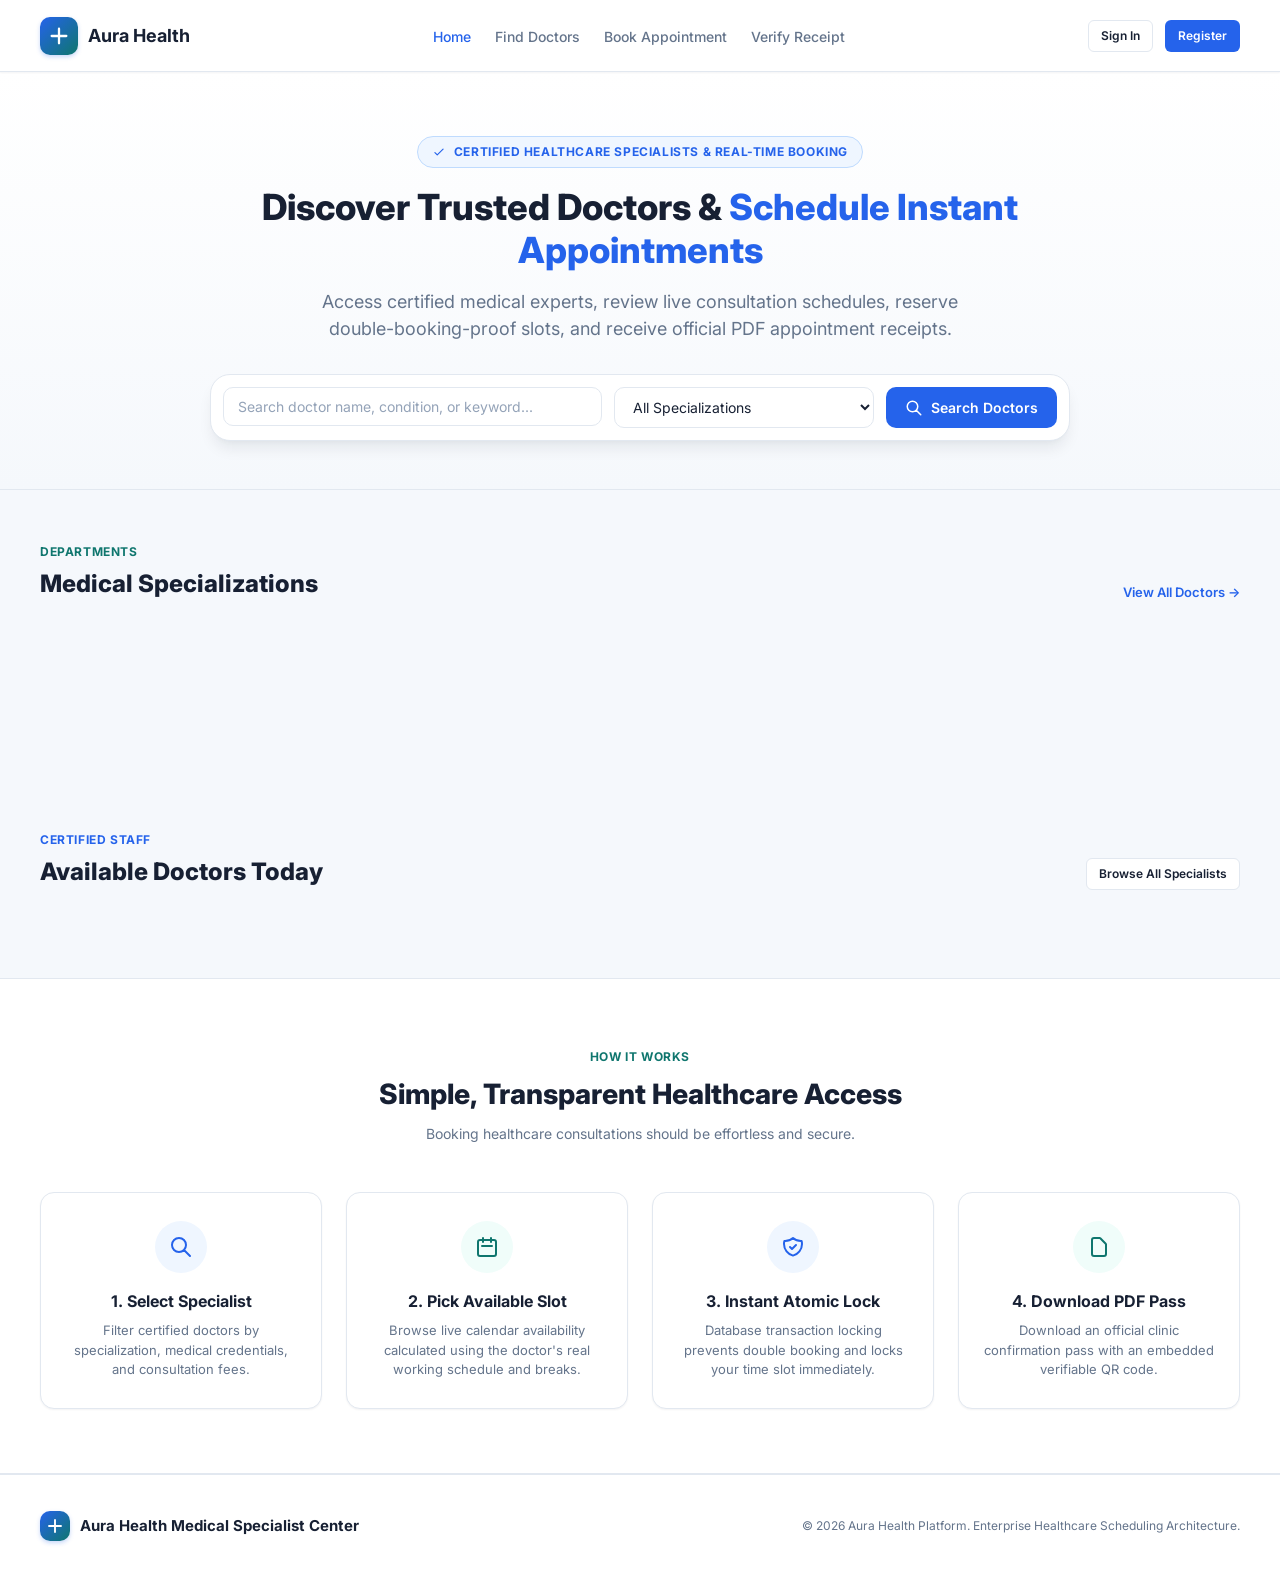
==== backend/src/main/resources/static/index.html @ 1cd792d3 "feat: Initial commit for Doctor Availability & Scheduling System" ====
<!DOCTYPE html>
<html lang="en">
<head>
  <meta charset="UTF-8">
  <meta name="viewport" content="width=device-width, initial-scale=1.0">
  <title>Aura Health - Doctor Availability & Scheduling System</title>
  <link rel="stylesheet" href="css/theme.css">
  <link rel="stylesheet" href="css/components.css">
  <link rel="stylesheet" href="css/style.css">
  <link rel="preconnect" href="https://fonts.googleapis.com">
  <link rel="preconnect" href="https://fonts.gstatic.com" crossorigin>
  <link href="https://fonts.googleapis.com/css2?family=Inter:wght@400;500;600;700;800&display=swap" rel="stylesheet">
</head>
<body>

  <!-- Top Navigation Bar -->
  <nav class="navbar">
    <div class="container nav-container">
      <a href="index.html" class="navbar-brand">
        <div class="brand-icon">
          <svg width="22" height="22" fill="none" stroke="currentColor" viewBox="0 0 24 24"><path stroke-linecap="round" stroke-linejoin="round" stroke-width="2.5" d="M12 4v16m8-8H4"></path></svg>
        </div>
        <span>Aura Health</span>
      </a>

      <ul class="navbar-nav">
        <li><a href="index.html" class="nav-link active">Home</a></li>
        <li><a href="doctors.html" class="nav-link">Find Doctors</a></li>
        <li><a href="booking.html" class="nav-link">Book Appointment</a></li>
        <li><a href="verify-receipt.html" class="nav-link">Verify Receipt</a></li>
      </ul>

      <div class="navbar-actions" id="nav-auth-actions">
        <a href="login.html" class="btn btn-outline btn-sm">Sign In</a>
        <a href="register.html" class="btn btn-primary btn-sm">Register</a>
      </div>
    </div>
  </nav>

  <!-- Hero Section -->
  <header class="hero-section">
    <div class="container">
      <div class="hero-badge">
        <svg width="14" height="14" fill="none" stroke="currentColor" viewBox="0 0 24 24"><path stroke-linecap="round" stroke-linejoin="round" stroke-width="2" d="M5 13l4 4L19 7"></path></svg>
        Certified Healthcare Specialists & Real-Time Booking
      </div>
      <h1 class="hero-title">Discover Trusted Doctors & <span>Schedule Instant Appointments</span></h1>
      <p class="hero-subtitle">
        Access certified medical experts, review live consultation schedules, reserve double-booking-proof slots, and receive official PDF appointment receipts.
      </p>

      <!-- Search Box Card -->
      <div class="search-box-card">
        <div class="search-field">
          <input type="text" id="hero-search-query" class="form-control" placeholder="Search doctor name, condition, or keyword...">
        </div>
        <div class="search-field" style="max-width:260px;">
          <select id="hero-spec-select" class="form-select">
            <option value="">All Specializations</option>
          </select>
        </div>
        <button id="hero-search-btn" class="btn btn-primary">
          <svg width="18" height="18" fill="none" stroke="currentColor" viewBox="0 0 24 24"><path stroke-linecap="round" stroke-linejoin="round" stroke-width="2" d="M21 21l-6-6m2-5a7 7 0 11-14 0 7 7 0 0114 0z"></path></svg>
          Search Doctors
        </button>
      </div>
    </div>
  </header>

  <!-- Medical Specializations -->
  <section style="padding: 48px 0;">
    <div class="container">
      <div style="display:flex;justify-content:space-between;align-items:flex-end;margin-bottom:20px;">
        <div>
          <span style="font-size:12px;font-weight:700;color:var(--healthcare-teal);text-transform:uppercase;letter-spacing:0.05em;">Departments</span>
          <h2 style="font-size:24px;font-weight:800;color:var(--text-main);margin-top:4px;">Medical Specializations</h2>
        </div>
        <a href="doctors.html" style="font-size:13px;font-weight:600;">View All Doctors &rarr;</a>
      </div>

      <div class="spec-grid" id="landing-spec-grid">
        <!-- Dynamically Populated -->
        <div class="skeleton-card" style="height:120px;"></div>
        <div class="skeleton-card" style="height:120px;"></div>
        <div class="skeleton-card" style="height:120px;"></div>
        <div class="skeleton-card" style="height:120px;"></div>
      </div>
    </div>
  </section>

  <!-- Featured Verified Doctors -->
  <section style="padding: 32px 0 64px;">
    <div class="container">
      <div style="display:flex;justify-content:space-between;align-items:flex-end;margin-bottom:24px;">
        <div>
          <span style="font-size:12px;font-weight:700;color:var(--primary-brand);text-transform:uppercase;letter-spacing:0.05em;">Certified Staff</span>
          <h2 style="font-size:24px;font-weight:800;color:var(--text-main);margin-top:4px;">Available Doctors Today</h2>
        </div>
        <a href="doctors.html" class="btn btn-outline btn-sm">Browse All Specialists</a>
      </div>

      <div class="doctor-grid" id="landing-doctor-grid">
        <!-- Populated via API -->
      </div>
    </div>
  </section>

  <!-- Platform Features / Workflow -->
  <section style="background-color:#FFFFFF;border-top:1px solid var(--border-color);border-bottom:1px solid var(--border-color);padding:64px 0;">
    <div class="container">
      <div style="text-align:center;max-width:600px;margin:0 auto 48px;">
        <span style="font-size:12px;font-weight:700;color:var(--healthcare-teal);text-transform:uppercase;letter-spacing:0.05em;">How It Works</span>
        <h2 style="font-size:28px;font-weight:800;color:var(--text-main);margin-top:6px;">Simple, Transparent Healthcare Access</h2>
        <p style="font-size:14px;color:var(--text-secondary);margin-top:8px;">Booking healthcare consultations should be effortless and secure.</p>
      </div>

      <div style="display:grid;grid-template-columns:repeat(auto-fit, minmax(250px, 1fr));gap:24px;">
        <div class="card" style="padding:28px 24px;text-align:center;">
          <div style="width:52px;height:52px;border-radius:50%;background:var(--surface-light-blue);color:var(--primary-brand);display:flex;align-items:center;justify-content:center;margin:0 auto 16px;">
            <svg width="24" height="24" fill="none" stroke="currentColor" viewBox="0 0 24 24"><path stroke-linecap="round" stroke-linejoin="round" stroke-width="2" d="M21 21l-6-6m2-5a7 7 0 11-14 0 7 7 0 0114 0z"></path></svg>
          </div>
          <h3 style="font-size:16px;font-weight:700;margin-bottom:8px;">1. Select Specialist</h3>
          <p style="font-size:13px;color:var(--text-secondary);">Filter certified doctors by specialization, medical credentials, and consultation fees.</p>
        </div>

        <div class="card" style="padding:28px 24px;text-align:center;">
          <div style="width:52px;height:52px;border-radius:50%;background:var(--surface-light-teal);color:var(--healthcare-teal);display:flex;align-items:center;justify-content:center;margin:0 auto 16px;">
            <svg width="24" height="24" fill="none" stroke="currentColor" viewBox="0 0 24 24"><path stroke-linecap="round" stroke-linejoin="round" stroke-width="2" d="M8 7V3m8 4V3m-9 8h10M5 21h14a2 2 0 002-2V7a2 2 0 00-2-2H5a2 2 0 00-2 2v12a2 2 0 002 2z"></path></svg>
          </div>
          <h3 style="font-size:16px;font-weight:700;margin-bottom:8px;">2. Pick Available Slot</h3>
          <p style="font-size:13px;color:var(--text-secondary);">Browse live calendar availability calculated using the doctor's real working schedule and breaks.</p>
        </div>

        <div class="card" style="padding:28px 24px;text-align:center;">
          <div style="width:52px;height:52px;border-radius:50%;background:var(--surface-light-blue);color:var(--primary-brand);display:flex;align-items:center;justify-content:center;margin:0 auto 16px;">
            <svg width="24" height="24" fill="none" stroke="currentColor" viewBox="0 0 24 24"><path stroke-linecap="round" stroke-linejoin="round" stroke-width="2" d="M9 12l2 2 4-4m5.618-4.016A11.955 11.955 0 0112 2.944a11.955 11.955 0 01-8.618 3.04A12.02 12.02 0 003 9c0 5.591 3.824 10.29 9 11.622 5.176-1.332 9-6.03 9-11.622 0-1.042-.133-2.052-.382-3.016z"></path></svg>
          </div>
          <h3 style="font-size:16px;font-weight:700;margin-bottom:8px;">3. Instant Atomic Lock</h3>
          <p style="font-size:13px;color:var(--text-secondary);">Database transaction locking prevents double booking and locks your time slot immediately.</p>
        </div>

        <div class="card" style="padding:28px 24px;text-align:center;">
          <div style="width:52px;height:52px;border-radius:50%;background:var(--surface-light-teal);color:var(--healthcare-teal);display:flex;align-items:center;justify-content:center;margin:0 auto 16px;">
            <svg width="24" height="24" fill="none" stroke="currentColor" viewBox="0 0 24 24"><path stroke-linecap="round" stroke-linejoin="round" stroke-width="2" d="M7 21h10a2 2 0 002-2V9.414a1 1 0 00-.293-.707l-5.414-5.414A1 1 0 0012.586 3H7a2 2 0 00-2 2v14a2 2 0 002 2z"></path></svg>
          </div>
          <h3 style="font-size:16px;font-weight:700;margin-bottom:8px;">4. Download PDF Pass</h3>
          <p style="font-size:13px;color:var(--text-secondary);">Download an official clinic confirmation pass with an embedded verifiable QR code.</p>
        </div>
      </div>
    </div>
  </section>

  <!-- Footer -->
  <footer style="background-color:#FFFFFF;border-top:1px solid var(--border-color);padding:36px 0;margin-top:auto;">
    <div class="container" style="display:flex;align-items:center;justify-content:space-between;flex-wrap:wrap;gap:16px;">
      <div style="display:flex;align-items:center;gap:10px;">
        <div class="brand-icon" style="width:30px;height:30px;">
          <svg width="18" height="18" fill="none" stroke="currentColor" viewBox="0 0 24 24"><path stroke-linecap="round" stroke-linejoin="round" stroke-width="2.5" d="M12 4v16m8-8H4"></path></svg>
        </div>
        <span style="font-weight:700;font-size:15px;">Aura Health Medical Specialist Center</span>
      </div>
      <p style="font-size:12px;color:var(--text-secondary);">
        &copy; 2026 Aura Health Platform. Enterprise Healthcare Scheduling Architecture.
      </p>
    </div>
  </footer>

  <script src="js/api.js"></script>
  <script src="js/auth.js"></script>
  <script>
    document.addEventListener('DOMContentLoaded', async () => {
      // Load Specializations for landing
      try {
        const specs = await Api.get('/specializations');
        const specGrid = document.getElementById('landing-spec-grid');
        const select = document.getElementById('hero-spec-select');

        if (specGrid) {
          specGrid.innerHTML = '';
          specs.forEach(s => {
            const card = document.createElement('div');
            card.className = 'spec-card';
            card.onclick = () => window.location.href = `doctors.html?specId=${s.specializationId}`;
            card.innerHTML = `
              <div class="spec-icon-box">
                <svg width="22" height="22" fill="none" stroke="currentColor" viewBox="0 0 24 24"><path stroke-linecap="round" stroke-linejoin="round" stroke-width="2" d="M4.318 6.318a4.5 4.5 0 000 6.364L12 20.364l7.682-7.682a4.5 4.5 0 00-6.364-6.364L12 7.636l-1.318-1.318a4.5 4.5 0 00-6.364 0z"></path></svg>
              </div>
              <span class="spec-name">${escapeHtml(s.specializationName)}</span>
            `;
            specGrid.appendChild(card);

            if (select) {
              const opt = document.createElement('option');
              opt.value = s.specializationId;
              opt.textContent = s.specializationName;
              select.appendChild(opt);
            }
          });
        }

        // Load Featured Doctors
        const doctors = await Api.get('/doctors?approvedOnly=true');
        const docGrid = document.getElementById('landing-doctor-grid');
        if (docGrid) {
          docGrid.innerHTML = '';
          doctors.slice(0, 4).forEach(doc => {
            const card = document.createElement('div');
            card.className = 'doctor-card';
            card.innerHTML = `
              <div class="doctor-card-top">
                <img src="${doc.profileImageUrl || 'https://images.unsplash.com/photo-1559839734-2b71ea197ec2?auto=format&fit=crop&q=80&w=200'}" class="doctor-avatar" alt="${escapeHtml(doc.fullName)}">
                <div class="doctor-card-info">
                  <h3 class="doctor-name">${escapeHtml(doc.fullName)}</h3>
                  <span class="doctor-spec">${escapeHtml(doc.specializationName)}</span>
                  <div class="doctor-qual">${escapeHtml(doc.qualifications)}</div>
                </div>
              </div>
              <div class="doctor-card-body">
                <p class="doctor-bio">${escapeHtml(doc.professionalBio || 'Certified clinical specialist with extensive experience.')}</p>
                <div class="doctor-meta-row">
                  <span>Experience: <strong>${doc.experienceYears} Years</strong></span>
                  <span>Fee: <strong class="doctor-fee">$${Number(doc.consultationFee).toFixed(2)}</strong></span>
                </div>
              </div>
              <div class="doctor-card-footer">
                <a href="booking.html?doctorId=${doc.doctorId}" class="btn btn-primary btn-sm" style="flex:1;">Book Consultation</a>
                <a href="doctors.html?search=${encodeURIComponent(doc.fullName)}" class="btn btn-outline btn-sm">View Profile</a>
              </div>
            `;
            docGrid.appendChild(card);
          });
        }
      } catch (err) {
        console.error(err);
      }

      // Hero search trigger
      document.getElementById('hero-search-btn')?.addEventListener('click', () => {
        const query = document.getElementById('hero-search-query').value.trim();
        const specId = document.getElementById('hero-spec-select').value;
        window.location.href = `doctors.html?search=${encodeURIComponent(query)}&specId=${specId}`;
      });
    });
  </script>
</body>
</html>
---- backend/src/main/resources/static/css/theme.css ----
/* ====================================================================
   DOCTOR AVAILABILITY & SCHEDULING SYSTEM
   PREMIUM LIGHT THEME DESIGN SYSTEM (theme.css)
   Strict Light Healthcare SaaS Theme - No Dark Mode
   ==================================================================== */

:root {
  /* Color Palette - Exactly matching requirements */
  --bg-main: #F5F8FC;
  --bg-card: #FFFFFF;
  --primary-brand: #2563EB;
  --secondary-blue: #3B82F6;
  --healthcare-teal: #0F766E;
  --surface-light-blue: #EFF6FF;
  --surface-light-teal: #F0FDFA;
  --text-main: #172033;
  --text-secondary: #64748B;
  --border-color: #E2E8F0;

  /* Status Colors */
  --status-success: #15803D;
  --status-success-bg: #DCFCE7;
  --status-warning: #B45309;
  --status-warning-bg: #FEF3C7;
  --status-error: #B91C1C;
  --status-error-bg: #FEE2E2;
  --status-info: #1D4ED8;
  --status-info-bg: #DBEAFE;

  /* Typography */
  --font-family: 'Inter', -apple-system, BlinkMacSystemFont, "Segoe UI", Roboto, Helvetica, Arial, sans-serif;
  --font-size-xs: 0.75rem;     /* 12px */
  --font-size-sm: 0.875rem;    /* 14px */
  --font-size-base: 1rem;      /* 16px */
  --font-size-lg: 1.125rem;    /* 18px */
  --font-size-xl: 1.25rem;     /* 20px */
  --font-size-2xl: 1.5rem;     /* 24px */
  --font-size-3xl: 1.875rem;   /* 30px */
  --font-size-4xl: 2.25rem;    /* 36px */

  /* Shadows */
  --shadow-sm: 0 1px 2px 0 rgba(15, 23, 42, 0.05);
  --shadow-md: 0 4px 6px -1px rgba(15, 23, 42, 0.07), 0 2px 4px -2px rgba(15, 23, 42, 0.05);
  --shadow-lg: 0 10px 15px -3px rgba(15, 23, 42, 0.08), 0 4px 6px -4px rgba(15, 23, 42, 0.04);
  --shadow-xl: 0 20px 25px -5px rgba(15, 23, 42, 0.08), 0 8px 10px -6px rgba(15, 23, 42, 0.04);

  /* Radius */
  --radius-sm: 6px;
  --radius-md: 10px;
  --radius-lg: 14px;
  --radius-xl: 20px;
  --radius-full: 9999px;

  /* Transitions */
  --transition-fast: 150ms cubic-bezier(0.4, 0, 0.2, 1);
  --transition-normal: 250ms cubic-bezier(0.4, 0, 0.2, 1);
}

*, *::before, *::after {
  box-sizing: border-box;
  margin: 0;
  padding: 0;
}

body {
  font-family: var(--font-family);
  background-color: var(--bg-main);
  color: var(--text-main);
  line-height: 1.5;
  -webkit-font-smoothing: antialiased;
  -moz-osx-font-smoothing: grayscale;
  min-height: 100vh;
  display: flex;
  flex-direction: column;
}

a {
  color: var(--primary-brand);
  text-decoration: none;
  transition: color var(--transition-fast);
}

a:hover {
  color: var(--secondary-blue);
}

button, input, select, textarea {
  font-family: inherit;
  font-size: inherit;
}

/* Container */
.container {
  width: 100%;
  max-width: 1240px;
  margin-left: auto;
  margin-right: auto;
  padding-left: 20px;
  padding-right: 20px;
}

.container-wide {
  width: 100%;
  max-width: 1400px;
  margin-left: auto;
  margin-right: auto;
  padding-left: 24px;
  padding-right: 24px;
}
---- backend/src/main/resources/static/css/components.css ----
/* ====================================================================
   DOCTOR AVAILABILITY & SCHEDULING SYSTEM
   REUSABLE UI COMPONENTS (components.css)
   ==================================================================== */

/* --- NAVBAR --- */
.navbar {
  background-color: var(--bg-card);
  border-bottom: 1px solid var(--border-color);
  position: sticky;
  top: 0;
  z-index: 50;
  height: 72px;
  display: flex;
  align-items: center;
  box-shadow: var(--shadow-sm);
}

.navbar .nav-container {
  display: flex;
  align-items: center;
  justify-content: space-between;
  width: 100%;
}

.navbar-brand {
  display: flex;
  align-items: center;
  gap: 10px;
  font-weight: 700;
  font-size: var(--font-size-lg);
  color: var(--text-main);
  text-decoration: none;
}

.brand-icon {
  width: 38px;
  height: 38px;
  background: linear-gradient(135deg, var(--primary-brand), var(--healthcare-teal));
  border-radius: var(--radius-md);
  display: flex;
  align-items: center;
  justify-content: center;
  color: #FFFFFF;
  box-shadow: 0 2px 4px rgba(37, 99, 235, 0.25);
}

.navbar-nav {
  display: flex;
  align-items: center;
  gap: 24px;
  list-style: none;
}

.nav-link {
  font-weight: 500;
  font-size: var(--font-size-sm);
  color: var(--text-secondary);
  transition: color var(--transition-fast);
  padding: 6px 0;
}

.nav-link:hover, .nav-link.active {
  color: var(--primary-brand);
}

.navbar-actions {
  display: flex;
  align-items: center;
  gap: 12px;
}

/* --- BUTTONS --- */
.btn {
  display: inline-flex;
  align-items: center;
  justify-content: center;
  gap: 8px;
  font-weight: 600;
  font-size: var(--font-size-sm);
  padding: 10px 18px;
  border-radius: var(--radius-md);
  border: 1px solid transparent;
  cursor: pointer;
  transition: all var(--transition-fast);
  text-decoration: none;
  white-space: nowrap;
}

.btn:disabled {
  opacity: 0.6;
  cursor: not-allowed;
}

.btn-primary {
  background-color: var(--primary-brand);
  color: #FFFFFF;
}

.btn-primary:hover:not(:disabled) {
  background-color: #1D4ED8;
  box-shadow: 0 4px 8px rgba(37, 99, 235, 0.25);
  color: #FFFFFF;
}

.btn-secondary {
  background-color: var(--surface-light-blue);
  color: var(--primary-brand);
  border-color: #BFDBFE;
}

.btn-secondary:hover:not(:disabled) {
  background-color: #DBEAFE;
}

.btn-teal {
  background-color: var(--healthcare-teal);
  color: #FFFFFF;
}

.btn-teal:hover:not(:disabled) {
  background-color: #0D655E;
  color: #FFFFFF;
}

.btn-outline {
  background-color: #FFFFFF;
  border-color: var(--border-color);
  color: var(--text-main);
}

.btn-outline:hover:not(:disabled) {
  background-color: var(--surface-light-blue);
  border-color: #BFDBFE;
  color: var(--primary-brand);
}

.btn-danger {
  background-color: var(--status-error);
  color: #FFFFFF;
}

.btn-danger:hover:not(:disabled) {
  background-color: #991B1B;
  color: #FFFFFF;
}

.btn-sm {
  padding: 6px 12px;
  font-size: var(--font-size-xs);
  border-radius: var(--radius-sm);
}

.btn-lg {
  padding: 14px 24px;
  font-size: var(--font-size-base);
  border-radius: var(--radius-lg);
}

/* --- CARDS --- */
.card {
  background-color: var(--bg-card);
  border: 1px solid var(--border-color);
  border-radius: var(--radius-lg);
  box-shadow: var(--shadow-sm);
  transition: box-shadow var(--transition-fast), transform var(--transition-fast);
  overflow: hidden;
}

.card-hover:hover {
  box-shadow: var(--shadow-md);
  transform: translateY(-2px);
}

.card-header {
  padding: 20px 24px;
  border-bottom: 1px solid var(--border-color);
  display: flex;
  align-items: center;
  justify-content: space-between;
}

.card-title {
  font-size: var(--font-size-lg);
  font-weight: 700;
  color: var(--text-main);
}

.card-body {
  padding: 24px;
}

.card-footer {
  padding: 16px 24px;
  background-color: #FAFCFF;
  border-top: 1px solid var(--border-color);
}

/* --- STATS KPI CARDS --- */
.stat-grid {
  display: grid;
  grid-template-columns: repeat(auto-fit, minmax(220px, 1fr));
  gap: 20px;
  margin-bottom: 28px;
}

.stat-card {
  background-color: var(--bg-card);
  border: 1px solid var(--border-color);
  border-radius: var(--radius-lg);
  padding: 20px;
  display: flex;
  align-items: center;
  gap: 16px;
  box-shadow: var(--shadow-sm);
}

.stat-icon-wrapper {
  width: 52px;
  height: 52px;
  border-radius: var(--radius-md);
  display: flex;
  align-items: center;
  justify-content: center;
  flex-shrink: 0;
}

.stat-icon-blue { background-color: var(--surface-light-blue); color: var(--primary-brand); }
.stat-icon-teal { background-color: var(--surface-light-teal); color: var(--healthcare-teal); }
.stat-icon-amber { background-color: var(--status-warning-bg); color: var(--status-warning); }
.stat-icon-red { background-color: var(--status-error-bg); color: var(--status-error); }
.stat-icon-green { background-color: var(--status-success-bg); color: var(--status-success); }

.stat-info {
  display: flex;
  flex-direction: column;
}

.stat-value {
  font-size: var(--font-size-2xl);
  font-weight: 800;
  color: var(--text-main);
  line-height: 1.2;
}

.stat-label {
  font-size: var(--font-size-xs);
  font-weight: 600;
  text-transform: uppercase;
  letter-spacing: 0.05em;
  color: var(--text-secondary);
  margin-top: 4px;
}

/* --- BADGES --- */
.badge {
  display: inline-flex;
  align-items: center;
  gap: 6px;
  padding: 4px 10px;
  border-radius: var(--radius-full);
  font-size: var(--font-size-xs);
  font-weight: 600;
  line-height: 1.2;
}

.badge-dot {
  width: 6px;
  height: 6px;
  border-radius: 50%;
}

.badge-confirmed { background-color: var(--status-success-bg); color: var(--status-success); }
.badge-confirmed .badge-dot { background-color: var(--status-success); }

.badge-pending { background-color: var(--status-warning-bg); color: var(--status-warning); }
.badge-pending .badge-dot { background-color: var(--status-warning); }

.badge-checked-in { background-color: #CCFBF1; color: var(--healthcare-teal); }
.badge-checked-in .badge-dot { background-color: var(--healthcare-teal); }

.badge-in-progress { background-color: var(--surface-light-blue); color: var(--primary-brand); }
.badge-in-progress .badge-dot { background-color: var(--primary-brand); }

.badge-completed { background-color: #F0FDFA; color: #0D655E; border: 1px solid #CCFBF1; }
.badge-completed .badge-dot { background-color: #0D655E; }

.badge-cancelled { background-color: var(--status-error-bg); color: var(--status-error); }
.badge-cancelled .badge-dot { background-color: var(--status-error); }

.badge-no-show { background-color: #F1F5F9; color: #475569; }
.badge-no-show .badge-dot { background-color: #64748B; }

/* --- FORMS --- */
.form-group {
  margin-bottom: 18px;
}

.form-label {
  display: block;
  font-size: var(--font-size-sm);
  font-weight: 600;
  color: var(--text-main);
  margin-bottom: 6px;
}

.form-control, .form-select {
  width: 100%;
  padding: 10px 14px;
  border: 1px solid var(--border-color);
  border-radius: var(--radius-md);
  background-color: #FFFFFF;
  color: var(--text-main);
  font-size: var(--font-size-sm);
  transition: border-color var(--transition-fast), box-shadow var(--transition-fast);
}

.form-control:focus, .form-select:focus {
  outline: none;
  border-color: var(--primary-brand);
  box-shadow: 0 0 0 3px rgba(37, 99, 235, 0.15);
}

.form-control::placeholder {
  color: #94A3B8;
}

.form-helper {
  font-size: var(--font-size-xs);
  color: var(--text-secondary);
  margin-top: 4px;
}

.form-error {
  font-size: var(--font-size-xs);
  color: var(--status-error);
  margin-top: 4px;
}

/* --- TABLES --- */
.table-responsive {
  width: 100%;
  overflow-x: auto;
}

.table {
  width: 100%;
  border-collapse: collapse;
  text-align: left;
}

.table th {
  background-color: #F8FAFC;
  padding: 12px 16px;
  font-size: var(--font-size-xs);
  font-weight: 700;
  color: var(--text-secondary);
  text-transform: uppercase;
  letter-spacing: 0.05em;
  border-bottom: 1px solid var(--border-color);
}

.table td {
  padding: 14px 16px;
  font-size: var(--font-size-sm);
  color: var(--text-main);
  border-bottom: 1px solid var(--border-color);
  vertical-align: middle;
}

.table-hover tbody tr:hover {
  background-color: #F8FAFC;
}

/* --- TABS --- */
.tabs {
  display: flex;
  gap: 8px;
  border-bottom: 1px solid var(--border-color);
  margin-bottom: 24px;
}

.tab-btn {
  padding: 12px 18px;
  font-size: var(--font-size-sm);
  font-weight: 600;
  color: var(--text-secondary);
  background: none;
  border: none;
  border-bottom: 2px solid transparent;
  cursor: pointer;
  transition: all var(--transition-fast);
}

.tab-btn:hover {
  color: var(--primary-brand);
}

.tab-btn.active {
  color: var(--primary-brand);
  border-bottom-color: var(--primary-brand);
}

/* --- MODALS --- */
.modal-backdrop {
  position: fixed;
  inset: 0;
  background-color: rgba(15, 23, 42, 0.45);
  backdrop-filter: blur(4px);
  z-index: 100;
  display: none;
  align-items: center;
  justify-content: center;
  padding: 20px;
}

.modal-backdrop.active {
  display: flex;
}

.modal {
  background-color: #FFFFFF;
  border-radius: var(--radius-xl);
  box-shadow: var(--shadow-xl);
  width: 100%;
  max-width: 580px;
  max-height: 90vh;
  overflow-y: auto;
  animation: modalIn 200ms ease-out forwards;
}

@keyframes modalIn {
  from { opacity: 0; transform: scale(0.96); }
  to { opacity: 1; transform: scale(1); }
}

.modal-header {
  padding: 20px 24px;
  border-bottom: 1px solid var(--border-color);
  display: flex;
  align-items: center;
  justify-content: space-between;
}

.modal-close {
  background: none;
  border: none;
  font-size: 24px;
  line-height: 1;
  color: var(--text-secondary);
  cursor: pointer;
}

.modal-close:hover {
  color: var(--text-main);
}

.modal-body {
  padding: 24px;
}

.modal-footer {
  padding: 16px 24px;
  border-top: 1px solid var(--border-color);
  background-color: #FAFCFF;
  display: flex;
  align-items: center;
  justify-content: flex-end;
  gap: 12px;
}

/* --- TOAST NOTIFICATIONS --- */
.toast-container {
  position: fixed;
  bottom: 24px;
  right: 24px;
  z-index: 999;
  display: flex;
  flex-direction: column;
  gap: 10px;
}

.toast {
  background-color: #FFFFFF;
  border: 1px solid var(--border-color);
  border-radius: var(--radius-md);
  padding: 14px 20px;
  box-shadow: var(--shadow-lg);
  display: flex;
  align-items: center;
  gap: 12px;
  font-size: var(--font-size-sm);
  font-weight: 500;
  min-width: 300px;
  max-width: 440px;
  animation: toastIn 200ms ease-out forwards;
}

@keyframes toastIn {
  from { opacity: 0; transform: translateY(12px); }
  to { opacity: 1; transform: translateY(0); }
}

.toast-success { border-left: 4px solid var(--status-success); }
.toast-error { border-left: 4px solid var(--status-error); }
.toast-info { border-left: 4px solid var(--primary-brand); }

/* --- SKELETON LOADERS --- */
.skeleton {
  background: linear-gradient(90deg, #E2E8F0 25%, #EDF2F7 50%, #E2E8F0 75%);
  background-size: 200% 100%;
  animation: shimmer 1.5s infinite;
  border-radius: var(--radius-sm);
}

@keyframes shimmer {
  0% { background-position: 200% 0; }
  100% { background-position: -200% 0; }
}

.skeleton-text { height: 16px; margin-bottom: 8px; width: 100%; }
.skeleton-title { height: 24px; margin-bottom: 12px; width: 60%; }
.skeleton-circle { width: 48px; height: 48px; border-radius: 50%; }

/* --- EMPTY STATE --- */
.empty-state {
  text-align: center;
  padding: 48px 24px;
  display: flex;
  flex-direction: column;
  align-items: center;
}

.empty-state-icon {
  width: 64px;
  height: 64px;
  border-radius: 50%;
  background-color: var(--surface-light-blue);
  color: var(--primary-brand);
  display: flex;
  align-items: center;
  justify-content: center;
  margin-bottom: 16px;
}

.empty-state-title {
  font-size: var(--font-size-lg);
  font-weight: 700;
  color: var(--text-main);
  margin-bottom: 6px;
}

.empty-state-desc {
  font-size: var(--font-size-sm);
  color: var(--text-secondary);
  max-width: 400px;
  margin-bottom: 20px;
}
---- backend/src/main/resources/static/css/style.css ----
/* ====================================================================
   DOCTOR AVAILABILITY & SCHEDULING SYSTEM
   PAGE SPECIFIC STYLES (style.css)
   ==================================================================== */

/* --- HERO SECTION (Landing) --- */
.hero-section {
  padding: 64px 0 48px;
  background: linear-gradient(180deg, #FFFFFF 0%, var(--bg-main) 100%);
  border-bottom: 1px solid var(--border-color);
  text-align: center;
}

.hero-badge {
  display: inline-flex;
  align-items: center;
  gap: 8px;
  background-color: var(--surface-light-blue);
  color: var(--primary-brand);
  padding: 6px 14px;
  border-radius: var(--radius-full);
  font-size: var(--font-size-xs);
  font-weight: 700;
  text-transform: uppercase;
  letter-spacing: 0.05em;
  margin-bottom: 18px;
  border: 1px solid #BFDBFE;
}

.hero-title {
  font-size: var(--font-size-4xl);
  font-weight: 800;
  color: var(--text-main);
  line-height: 1.2;
  margin-bottom: 16px;
  max-width: 800px;
  margin-left: auto;
  margin-right: auto;
}

.hero-title span {
  color: var(--primary-brand);
}

.hero-subtitle {
  font-size: var(--font-size-lg);
  color: var(--text-secondary);
  max-width: 640px;
  margin-left: auto;
  margin-right: auto;
  margin-bottom: 32px;
}

/* Hero Quick Search Box */
.search-box-card {
  background-color: #FFFFFF;
  border: 1px solid var(--border-color);
  border-radius: var(--radius-xl);
  padding: 12px;
  box-shadow: var(--shadow-lg);
  max-width: 860px;
  margin: 0 auto;
  display: flex;
  gap: 12px;
  flex-wrap: wrap;
}

.search-field {
  flex: 1;
  min-width: 200px;
}

/* --- SPECIALIZATIONS CAROUSEL/GRID --- */
.spec-grid {
  display: grid;
  grid-template-columns: repeat(auto-fill, minmax(180px, 1fr));
  gap: 16px;
  margin-top: 24px;
}

.spec-card {
  background-color: #FFFFFF;
  border: 1px solid var(--border-color);
  border-radius: var(--radius-lg);
  padding: 20px 16px;
  text-align: center;
  cursor: pointer;
  transition: all var(--transition-fast);
  display: flex;
  flex-direction: column;
  align-items: center;
}

.spec-card:hover, .spec-card.active {
  border-color: var(--primary-brand);
  background-color: var(--surface-light-blue);
  box-shadow: var(--shadow-sm);
  transform: translateY(-2px);
}

.spec-icon-box {
  width: 48px;
  height: 48px;
  border-radius: var(--radius-md);
  background-color: var(--surface-light-teal);
  color: var(--healthcare-teal);
  display: flex;
  align-items: center;
  justify-content: center;
  margin-bottom: 12px;
}

.spec-card:hover .spec-icon-box {
  background-color: var(--primary-brand);
  color: #FFFFFF;
}

.spec-name {
  font-weight: 700;
  font-size: var(--font-size-sm);
  color: var(--text-main);
}

/* --- DOCTORS DIRECTORY GRID --- */
.doctor-grid {
  display: grid;
  grid-template-columns: repeat(auto-fill, minmax(320px, 1fr));
  gap: 24px;
}

.doctor-card {
  background-color: #FFFFFF;
  border: 1px solid var(--border-color);
  border-radius: var(--radius-xl);
  overflow: hidden;
  box-shadow: var(--shadow-sm);
  display: flex;
  flex-direction: column;
  transition: all var(--transition-fast);
}

.doctor-card:hover {
  box-shadow: var(--shadow-lg);
  transform: translateY(-3px);
  border-color: #BFDBFE;
}

.doctor-card-top {
  padding: 20px;
  display: flex;
  gap: 16px;
  align-items: flex-start;
  border-bottom: 1px solid #F1F5F9;
}

.doctor-avatar {
  width: 72px;
  height: 72px;
  border-radius: var(--radius-lg);
  object-fit: cover;
  background-color: var(--surface-light-blue);
  border: 2px solid #DBEAFE;
  flex-shrink: 0;
}

.doctor-card-info {
  flex: 1;
}

.doctor-name {
  font-size: var(--font-size-base);
  font-weight: 700;
  color: var(--text-main);
  line-height: 1.3;
}

.doctor-spec {
  display: inline-block;
  font-size: var(--font-size-xs);
  font-weight: 600;
  color: var(--healthcare-teal);
  background-color: var(--surface-light-teal);
  padding: 2px 8px;
  border-radius: var(--radius-sm);
  margin-top: 4px;
}

.doctor-qual {
  font-size: var(--font-size-xs);
  color: var(--text-secondary);
  margin-top: 4px;
}

.doctor-card-body {
  padding: 16px 20px;
  flex: 1;
}

.doctor-bio {
  font-size: var(--font-size-xs);
  color: var(--text-secondary);
  line-height: 1.5;
  display: -webkit-box;
  -webkit-line-clamp: 2;
  -webkit-box-orient: vertical;
  overflow: hidden;
  margin-bottom: 12px;
}

.doctor-meta-row {
  display: flex;
  justify-content: space-between;
  align-items: center;
  padding: 8px 12px;
  background-color: #F8FAFC;
  border-radius: var(--radius-md);
  font-size: var(--font-size-xs);
}

.doctor-fee {
  font-weight: 800;
  color: var(--primary-brand);
  font-size: var(--font-size-sm);
}

.doctor-card-footer {
  padding: 16px 20px;
  background-color: #FAFCFF;
  border-top: 1px solid var(--border-color);
  display: flex;
  gap: 10px;
}

/* --- BOOKING WORKFLOW PAGE --- */
.booking-container {
  display: grid;
  grid-template-columns: 1fr 380px;
  gap: 28px;
  margin-top: 32px;
  margin-bottom: 48px;
}

@media (max-width: 900px) {
  .booking-container {
    grid-template-columns: 1fr;
  }
}

.step-indicator {
  display: flex;
  align-items: center;
  justify-content: space-between;
  margin-bottom: 28px;
  position: relative;
}

.step-item {
  display: flex;
  flex-direction: column;
  align-items: center;
  gap: 6px;
  z-index: 1;
}

.step-circle {
  width: 36px;
  height: 36px;
  border-radius: 50%;
  background-color: #FFFFFF;
  border: 2px solid var(--border-color);
  color: var(--text-secondary);
  display: flex;
  align-items: center;
  justify-content: center;
  font-weight: 700;
  font-size: var(--font-size-sm);
  transition: all var(--transition-fast);
}

.step-item.active .step-circle {
  border-color: var(--primary-brand);
  background-color: var(--primary-brand);
  color: #FFFFFF;
  box-shadow: 0 0 0 4px rgba(37, 99, 235, 0.15);
}

.step-item.completed .step-circle {
  border-color: var(--healthcare-teal);
  background-color: var(--healthcare-teal);
  color: #FFFFFF;
}

.step-label {
  font-size: var(--font-size-xs);
  font-weight: 600;
  color: var(--text-secondary);
}

.step-item.active .step-label {
  color: var(--primary-brand);
}

/* Date Selection Calendar Component */
.calendar-widget {
  background-color: #FFFFFF;
  border: 1px solid var(--border-color);
  border-radius: var(--radius-lg);
  padding: 16px;
}

.calendar-header {
  display: flex;
  justify-content: space-between;
  align-items: center;
  margin-bottom: 14px;
}

.calendar-days-row {
  display: grid;
  grid-template-columns: repeat(7, 1fr);
  gap: 8px;
  margin-bottom: 10px;
  text-align: center;
}

.day-header {
  font-size: var(--font-size-xs);
  font-weight: 700;
  color: var(--text-secondary);
  padding: 6px 0;
}

.calendar-grid {
  display: grid;
  grid-template-columns: repeat(7, 1fr);
  gap: 8px;
}

.calendar-day-btn {
  aspect-ratio: 1;
  display: flex;
  flex-direction: column;
  align-items: center;
  justify-content: center;
  border: 1px solid var(--border-color);
  background-color: #FFFFFF;
  border-radius: var(--radius-md);
  font-weight: 600;
  font-size: var(--font-size-sm);
  color: var(--text-main);
  cursor: pointer;
  transition: all var(--transition-fast);
}

.calendar-day-btn:hover:not(:disabled) {
  border-color: var(--primary-brand);
  background-color: var(--surface-light-blue);
  color: var(--primary-brand);
}

.calendar-day-btn.selected {
  border-color: var(--primary-brand);
  background-color: var(--primary-brand);
  color: #FFFFFF;
}

.calendar-day-btn:disabled {
  background-color: #F8FAFC;
  color: #CBD5E1;
  border-color: #F1F5F9;
  cursor: not-allowed;
}

/* Time Slot Grid */
.slots-grid {
  display: grid;
  grid-template-columns: repeat(auto-fill, minmax(130px, 1fr));
  gap: 10px;
  margin-top: 14px;
}

.slot-btn {
  padding: 10px 8px;
  border: 1px solid var(--border-color);
  background-color: #FFFFFF;
  border-radius: var(--radius-md);
  font-size: var(--font-size-xs);
  font-weight: 600;
  text-align: center;
  color: var(--text-main);
  cursor: pointer;
  transition: all var(--transition-fast);
}

.slot-btn:hover:not(:disabled) {
  border-color: var(--primary-brand);
  background-color: var(--surface-light-blue);
  color: var(--primary-brand);
}

.slot-btn.selected {
  border-color: var(--primary-brand);
  background-color: var(--primary-brand);
  color: #FFFFFF;
  box-shadow: 0 2px 4px rgba(37, 99, 235, 0.25);
}

.slot-btn:disabled {
  background-color: #F8FAFC;
  color: #94A3B8;
  border-color: #E2E8F0;
  cursor: not-allowed;
  text-decoration: line-through;
  opacity: 0.6;
}

/* Booking Summary Card */
.booking-summary-card {
  position: sticky;
  top: 90px;
  background-color: #FFFFFF;
  border: 1px solid var(--border-color);
  border-radius: var(--radius-xl);
  padding: 24px;
  box-shadow: var(--shadow-sm);
}

.summary-doctor-preview {
  display: flex;
  gap: 14px;
  align-items: center;
  padding-bottom: 18px;
  border-bottom: 1px solid var(--border-color);
  margin-bottom: 18px;
}

.summary-item-row {
  display: flex;
  justify-content: space-between;
  margin-bottom: 12px;
  font-size: var(--font-size-sm);
}

.summary-item-label {
  color: var(--text-secondary);
}

.summary-item-value {
  font-weight: 600;
  color: var(--text-main);
  text-align: right;
}

.summary-total-row {
  display: flex;
  justify-content: space-between;
  align-items: center;
  padding-top: 16px;
  border-top: 1px dashed var(--border-color);
  margin-top: 16px;
  margin-bottom: 24px;
}

.summary-total-label {
  font-size: var(--font-size-base);
  font-weight: 700;
  color: var(--text-main);
}

.summary-total-value {
  font-size: var(--font-size-xl);
  font-weight: 800;
  color: var(--primary-brand);
}

/* --- DASHBOARD LAYOUT --- */
.dashboard-layout {
  display: grid;
  grid-template-columns: 260px 1fr;
  min-height: calc(100vh - 72px);
}

@media (max-width: 900px) {
  .dashboard-layout {
    grid-template-columns: 1fr;
  }
}

.dashboard-sidebar {
  background-color: #FFFFFF;
  border-right: 1px solid var(--border-color);
  padding: 24px 16px;
  display: flex;
  flex-direction: column;
  gap: 6px;
}

.sidebar-heading {
  font-size: var(--font-size-xs);
  font-weight: 700;
  text-transform: uppercase;
  color: var(--text-secondary);
  letter-spacing: 0.05em;
  padding: 12px 12px 6px;
}

.sidebar-item {
  display: flex;
  align-items: center;
  gap: 12px;
  padding: 10px 14px;
  border-radius: var(--radius-md);
  font-size: var(--font-size-sm);
  font-weight: 600;
  color: var(--text-secondary);
  transition: all var(--transition-fast);
  cursor: pointer;
  text-decoration: none;
}

.sidebar-item:hover, .sidebar-item.active {
  background-color: var(--surface-light-blue);
  color: var(--primary-brand);
}

.sidebar-item svg {
  width: 18px;
  height: 18px;
  stroke-width: 2;
}

.dashboard-content {
  padding: 32px 36px;
  background-color: var(--bg-main);
  overflow-y: auto;
}

@media (max-width: 640px) {
  .dashboard-content {
    padding: 20px 16px;
  }
}

.dashboard-header {
  display: flex;
  align-items: center;
  justify-content: space-between;
  margin-bottom: 28px;
  flex-wrap: wrap;
  gap: 16px;
}

.dashboard-title {
  font-size: var(--font-size-2xl);
  font-weight: 800;
  color: var(--text-main);
}

.dashboard-subtitle {
  font-size: var(--font-size-sm);
  color: var(--text-secondary);
  margin-top: 2px;
}

/* Auth Cards */
.auth-wrapper {
  min-height: calc(100vh - 72px);
  display: flex;
  align-items: center;
  justify-content: center;
  padding: 32px 16px;
}

.auth-card {
  width: 100%;
  max-width: 480px;
  background-color: #FFFFFF;
  border: 1px solid var(--border-color);
  border-radius: var(--radius-xl);
  padding: 36px;
  box-shadow: var(--shadow-lg);
}

.auth-header {
  text-align: center;
  margin-bottom: 28px;
}

.demo-pills {
  display: flex;
  gap: 8px;
  margin-bottom: 20px;
  background-color: var(--bg-main);
  padding: 6px;
  border-radius: var(--radius-md);
  border: 1px solid var(--border-color);
}

.demo-pill-btn {
  flex: 1;
  padding: 6px 8px;
  border-radius: var(--radius-sm);
  border: none;
  background: transparent;
  font-size: var(--font-size-xs);
  font-weight: 700;
  color: var(--text-secondary);
  cursor: pointer;
  transition: all var(--transition-fast);
}

.demo-pill-btn:hover, .demo-pill-btn.active {
  background-color: #FFFFFF;
  color: var(--primary-brand);
  box-shadow: var(--shadow-sm);
}

/* Appointment action buttons list */
.action-btn-group {
  display: flex;
  align-items: center;
  gap: 6px;
  flex-wrap: wrap;
}
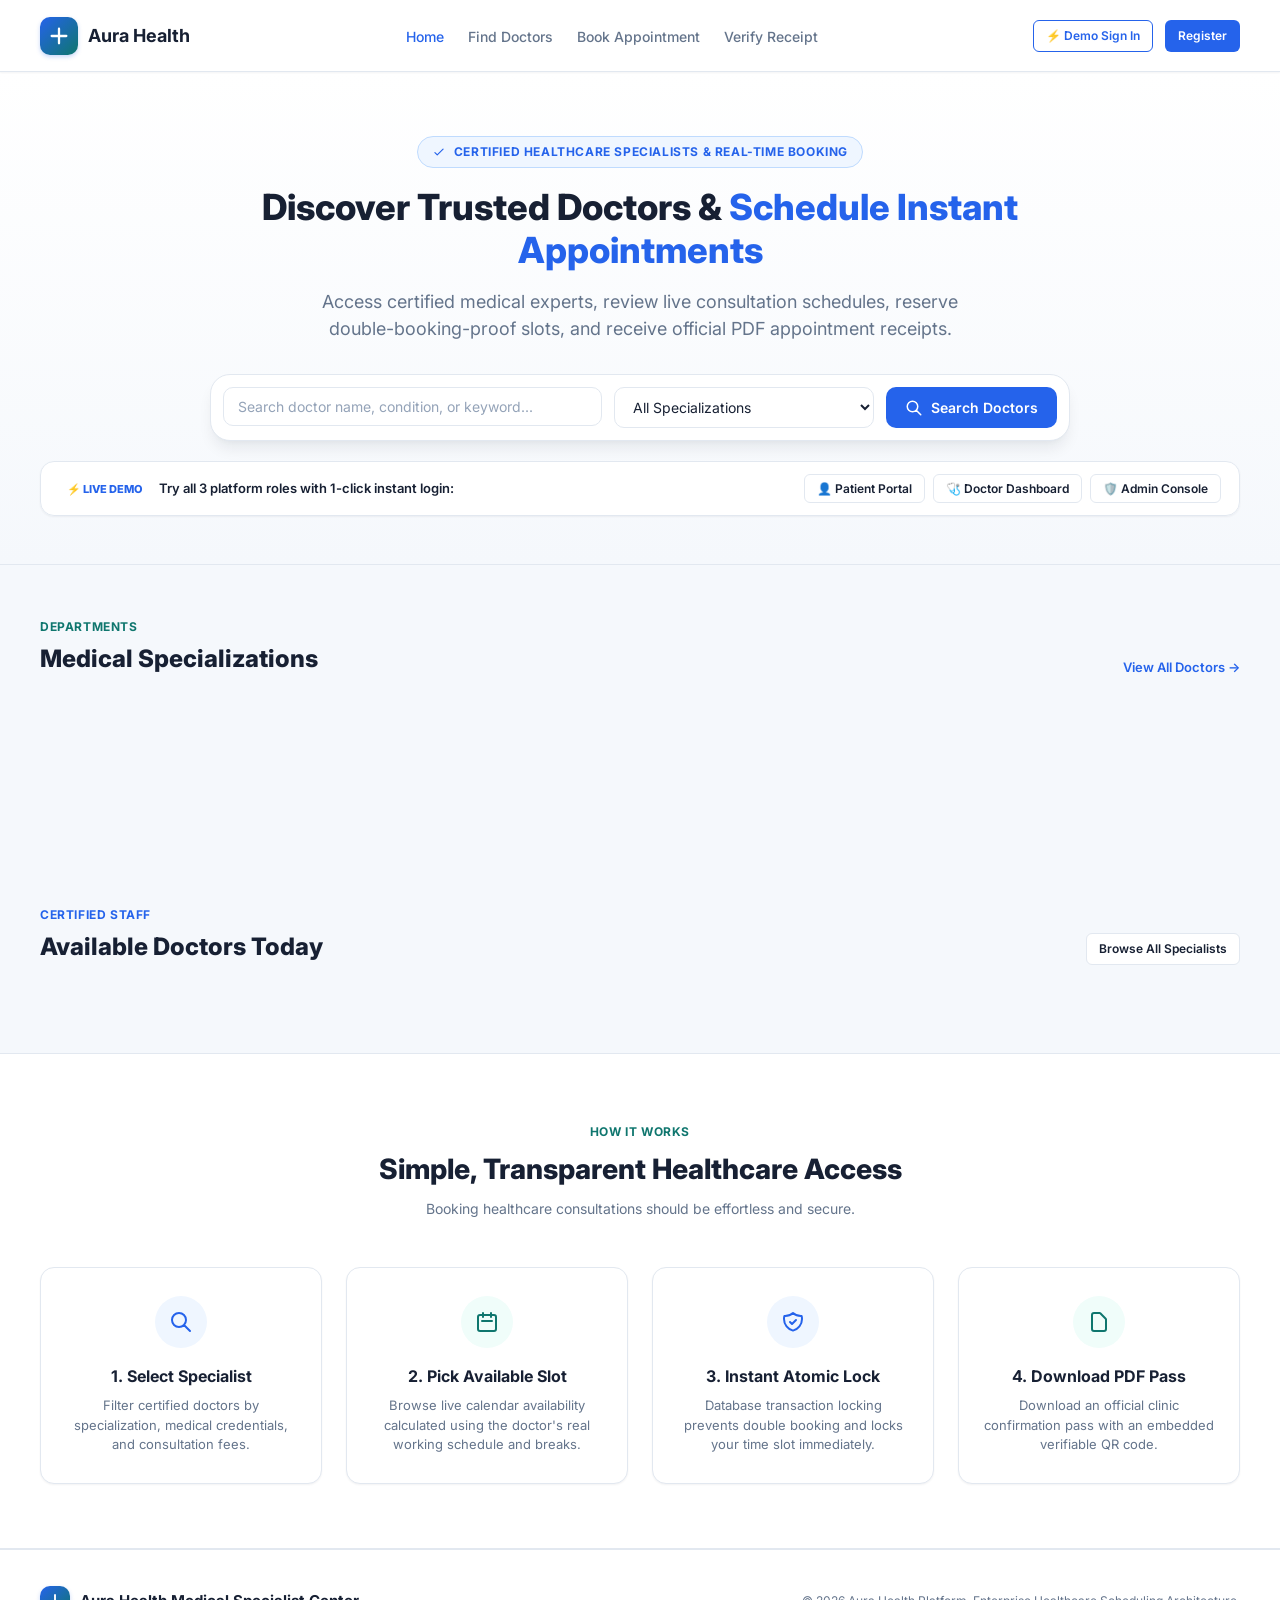
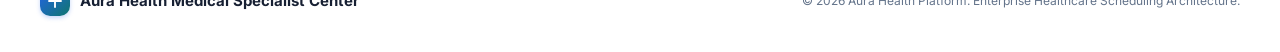
==== commit 2c6015bc: "feat: 1-click demo logins, rich clinical seed data, fix registration error and API routing" ====
--- a/backend/src/main/resources/static/index.html
+++ b/backend/src/main/resources/static/index.html
@@ -63,6 +63,25 @@
           <svg width="18" height="18" fill="none" stroke="currentColor" viewBox="0 0 24 24"><path stroke-linecap="round" stroke-linejoin="round" stroke-width="2" d="M21 21l-6-6m2-5a7 7 0 11-14 0 7 7 0 0114 0z"></path></svg>
           Search Doctors
         </button>
+      </div>
+
+      <!-- Instant Live Demo Bar -->
+      <div style="margin-top:20px; background:rgba(255,255,255,0.95); backdrop-filter:blur(8px); border:1px solid var(--border-color); border-radius:var(--radius-lg); padding:12px 18px; display:flex; flex-wrap:wrap; align-items:center; justify-content:space-between; gap:12px; box-shadow:var(--shadow-sm);">
+        <div style="display:flex; align-items:center; gap:8px;">
+          <span style="background:var(--primary-subtle); color:var(--primary-brand); font-size:11px; font-weight:800; padding:3px 8px; border-radius:12px; text-transform:uppercase;">⚡ Live Demo</span>
+          <span style="font-size:13px; font-weight:600; color:var(--text-main);">Try all 3 platform roles with 1-click instant login:</span>
+        </div>
+        <div style="display:flex; align-items:center; gap:8px; flex-wrap:wrap;">
+          <button type="button" class="btn btn-outline btn-sm quick-login-btn" data-email="patient.john@healthcare.com" data-pwd="Password123!" data-redirect="patient-dashboard.html" style="background:#fff; font-size:12px; font-weight:600;">
+            👤 Patient Portal
+          </button>
+          <button type="button" class="btn btn-outline btn-sm quick-login-btn" data-email="doctor.sarah@healthcare.com" data-pwd="Password123!" data-redirect="doctor-dashboard.html" style="background:#fff; font-size:12px; font-weight:600;">
+            🩺 Doctor Dashboard
+          </button>
+          <button type="button" class="btn btn-outline btn-sm quick-login-btn" data-email="admin@healthcare.com" data-pwd="Password123!" data-redirect="admin-dashboard.html" style="background:#fff; font-size:12px; font-weight:600;">
+            🛡️ Admin Console
+          </button>
+        </div>
       </div>
     </div>
   </header>
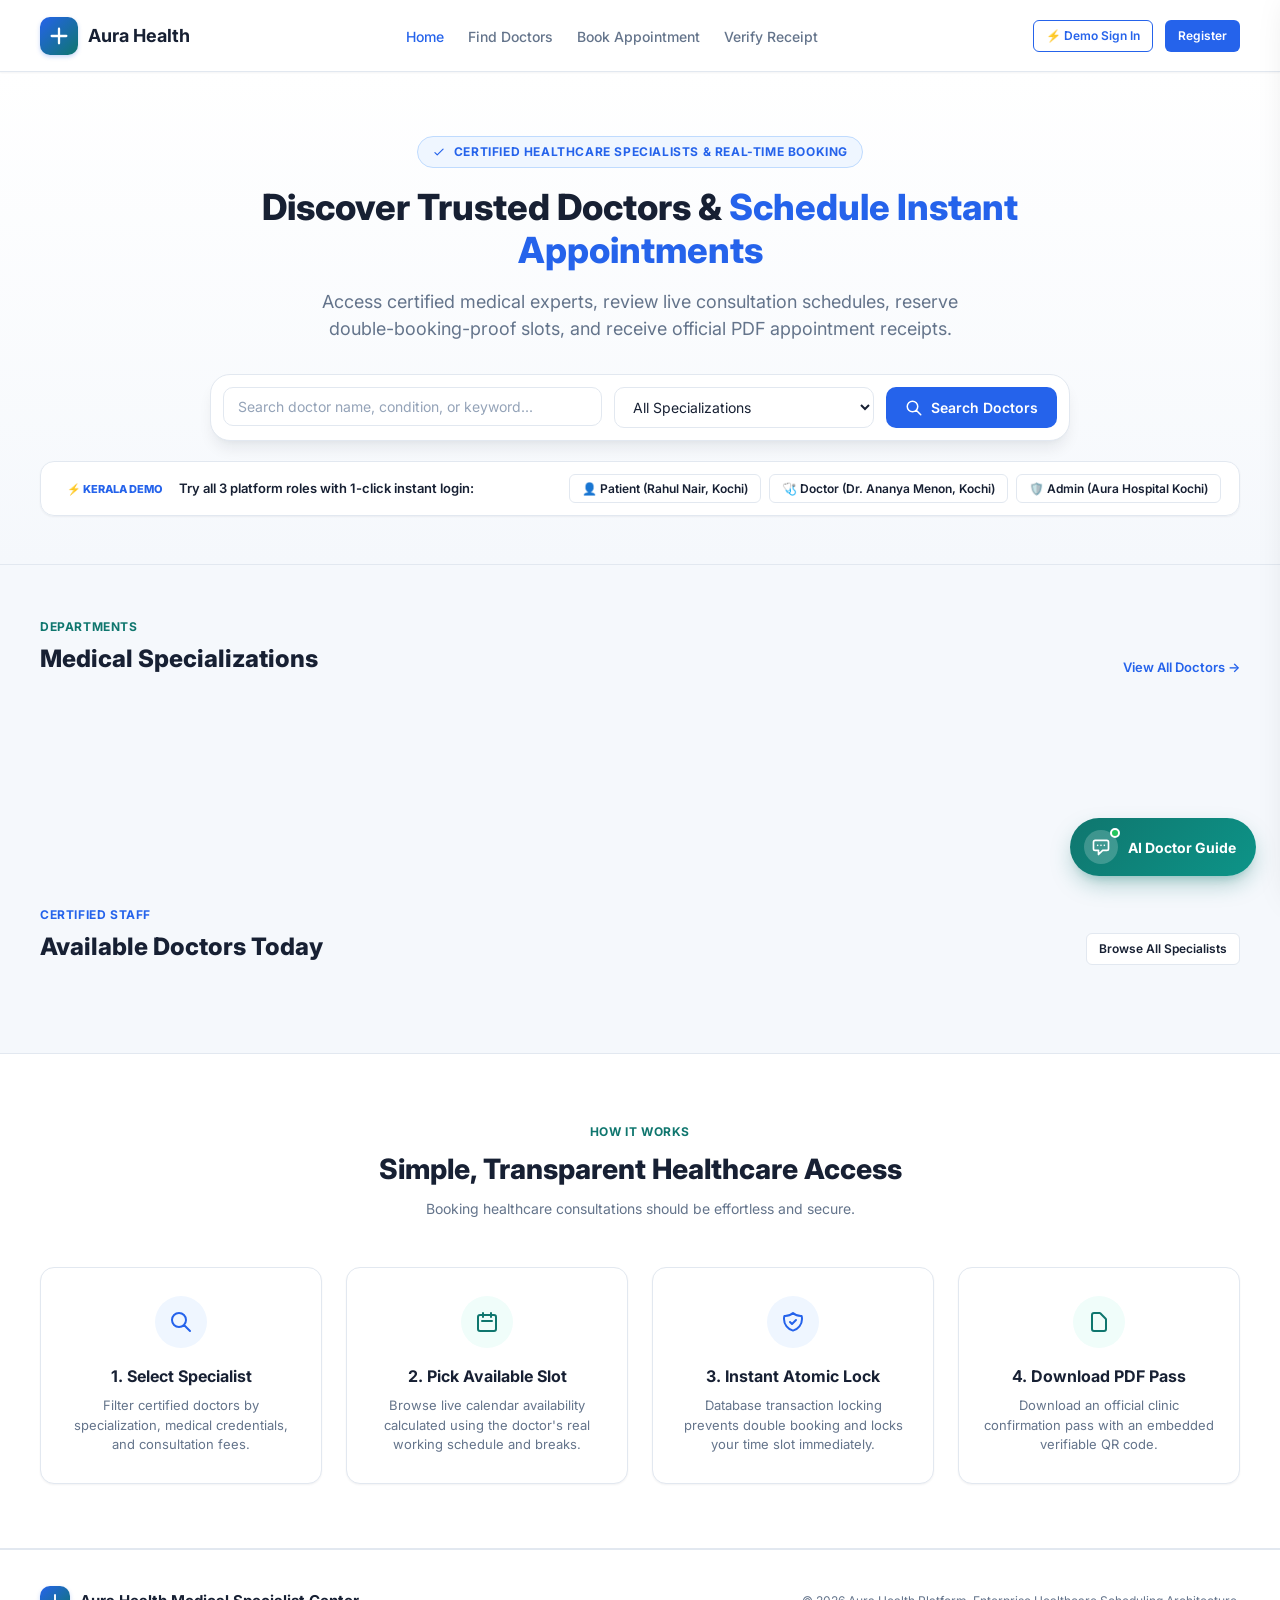
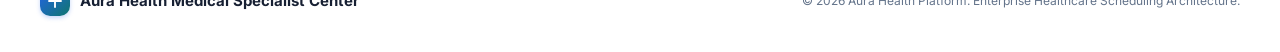
==== commit 793a65f7: "feat: sync static frontend assets with INR currency, Kerala hospital branding, verified doctor photo" ====
--- a/backend/src/main/resources/static/index.html
+++ b/backend/src/main/resources/static/index.html
@@ -7,6 +7,7 @@
   <link rel="stylesheet" href="css/theme.css">
   <link rel="stylesheet" href="css/components.css">
   <link rel="stylesheet" href="css/style.css">
+  <link rel="stylesheet" href="css/ai-assistant.css">
   <link rel="preconnect" href="https://fonts.googleapis.com">
   <link rel="preconnect" href="https://fonts.gstatic.com" crossorigin>
   <link href="https://fonts.googleapis.com/css2?family=Inter:wght@400;500;600;700;800&display=swap" rel="stylesheet">
@@ -68,18 +69,18 @@
       <!-- Instant Live Demo Bar -->
       <div style="margin-top:20px; background:rgba(255,255,255,0.95); backdrop-filter:blur(8px); border:1px solid var(--border-color); border-radius:var(--radius-lg); padding:12px 18px; display:flex; flex-wrap:wrap; align-items:center; justify-content:space-between; gap:12px; box-shadow:var(--shadow-sm);">
         <div style="display:flex; align-items:center; gap:8px;">
-          <span style="background:var(--primary-subtle); color:var(--primary-brand); font-size:11px; font-weight:800; padding:3px 8px; border-radius:12px; text-transform:uppercase;">⚡ Live Demo</span>
+          <span style="background:var(--primary-subtle); color:var(--primary-brand); font-size:11px; font-weight:800; padding:3px 8px; border-radius:12px; text-transform:uppercase;">⚡ Kerala Demo</span>
           <span style="font-size:13px; font-weight:600; color:var(--text-main);">Try all 3 platform roles with 1-click instant login:</span>
         </div>
         <div style="display:flex; align-items:center; gap:8px; flex-wrap:wrap;">
           <button type="button" class="btn btn-outline btn-sm quick-login-btn" data-email="patient.john@healthcare.com" data-pwd="Password123!" data-redirect="patient-dashboard.html" style="background:#fff; font-size:12px; font-weight:600;">
-            👤 Patient Portal
+            👤 Patient (Rahul Nair, Kochi)
           </button>
           <button type="button" class="btn btn-outline btn-sm quick-login-btn" data-email="doctor.sarah@healthcare.com" data-pwd="Password123!" data-redirect="doctor-dashboard.html" style="background:#fff; font-size:12px; font-weight:600;">
-            🩺 Doctor Dashboard
+            🩺 Doctor (Dr. Ananya Menon, Kochi)
           </button>
           <button type="button" class="btn btn-outline btn-sm quick-login-btn" data-email="admin@healthcare.com" data-pwd="Password123!" data-redirect="admin-dashboard.html" style="background:#fff; font-size:12px; font-weight:600;">
-            🛡️ Admin Console
+            🛡️ Admin (Aura Hospital Kochi)
           </button>
         </div>
       </div>
@@ -186,6 +187,7 @@
 
   <script src="js/api.js"></script>
   <script src="js/auth.js"></script>
+  <script src="js/ai-assistant.js"></script>
   <script>
     document.addEventListener('DOMContentLoaded', async () => {
       // Load Specializations for landing
@@ -227,18 +229,19 @@
             card.className = 'doctor-card';
             card.innerHTML = `
               <div class="doctor-card-top">
-                <img src="${doc.profileImageUrl || 'https://images.unsplash.com/photo-1559839734-2b71ea197ec2?auto=format&fit=crop&q=80&w=200'}" class="doctor-avatar" alt="${escapeHtml(doc.fullName)}">
+                <img src="${doc.profileImageUrl || 'images/default-doctor.svg'}" onerror="this.onerror=null; this.src='images/default-doctor.svg';" class="doctor-avatar" alt="${escapeHtml(doc.fullName)}">
                 <div class="doctor-card-info">
                   <h3 class="doctor-name">${escapeHtml(doc.fullName)}</h3>
                   <span class="doctor-spec">${escapeHtml(doc.specializationName)}</span>
                   <div class="doctor-qual">${escapeHtml(doc.qualifications)}</div>
+                  <div style="font-size:11px;color:var(--healthcare-teal);font-weight:600;margin-top:2px;">📍 Aura Hospital, Kochi</div>
                 </div>
               </div>
               <div class="doctor-card-body">
                 <p class="doctor-bio">${escapeHtml(doc.professionalBio || 'Certified clinical specialist with extensive experience.')}</p>
                 <div class="doctor-meta-row">
                   <span>Experience: <strong>${doc.experienceYears} Years</strong></span>
-                  <span>Fee: <strong class="doctor-fee">$${Number(doc.consultationFee).toFixed(2)}</strong></span>
+                  <span>Fee: <strong class="doctor-fee">${Api.formatCurrency(doc.consultationFee)}</strong></span>
                 </div>
               </div>
               <div class="doctor-card-footer">
--- a/backend/src/main/resources/static/css/ai-assistant.css
+++ b/backend/src/main/resources/static/css/ai-assistant.css
@@ -0,0 +1,519 @@
+/**
+ * ====================================================================
+ * AURA HEALTH - AI MEDICAL ASSISTANT STYLING (ai-assistant.css)
+ * Premium Healthcare SaaS - Light Theme Right-Side Chat Widget
+ * ====================================================================
+ */
+
+/* Floating Launcher Button */
+.ai-launcher-btn {
+  position: fixed;
+  bottom: 24px;
+  right: 24px;
+  z-index: 1000;
+  display: flex;
+  align-items: center;
+  gap: 10px;
+  background: linear-gradient(135deg, #0F766E 0%, #0D9488 100%);
+  color: #FFFFFF;
+  border: none;
+  border-radius: 9999px;
+  padding: 12px 20px 12px 14px;
+  font-family: inherit;
+  font-size: 14px;
+  font-weight: 700;
+  cursor: pointer;
+  box-shadow: 0 10px 25px -5px rgba(15, 118, 110, 0.4), 0 8px 10px -6px rgba(15, 118, 110, 0.2);
+  transition: all 0.25s cubic-bezier(0.4, 0, 0.2, 1);
+}
+
+.ai-launcher-btn:hover {
+  transform: translateY(-2px) scale(1.03);
+  box-shadow: 0 16px 30px -5px rgba(15, 118, 110, 0.5), 0 10px 12px -5px rgba(15, 118, 110, 0.3);
+  background: linear-gradient(135deg, #0D9488 0%, #0F766E 100%);
+}
+
+.ai-launcher-icon-wrap {
+  position: relative;
+  width: 34px;
+  height: 34px;
+  background: rgba(255, 255, 255, 0.2);
+  border-radius: 50%;
+  display: flex;
+  align-items: center;
+  justify-content: center;
+}
+
+.ai-launcher-pulse {
+  position: absolute;
+  top: -2px;
+  right: -2px;
+  width: 10px;
+  height: 10px;
+  background: #22C55E;
+  border: 2px solid #FFFFFF;
+  border-radius: 50%;
+  animation: ai-pulse 2s infinite;
+}
+
+@keyframes ai-pulse {
+  0% { transform: scale(0.95); box-shadow: 0 0 0 0 rgba(34, 197, 94, 0.7); }
+  70% { transform: scale(1); box-shadow: 0 0 0 6px rgba(34, 197, 94, 0); }
+  100% { transform: scale(0.95); box-shadow: 0 0 0 0 rgba(34, 197, 94, 0); }
+}
+
+/* Chat Drawer Container (Right-Side Panel) */
+.ai-drawer-overlay {
+  position: fixed;
+  inset: 0;
+  background: rgba(15, 23, 42, 0.35);
+  backdrop-filter: blur(2px);
+  z-index: 1050;
+  opacity: 0;
+  visibility: hidden;
+  transition: opacity 0.3s ease, visibility 0.3s ease;
+}
+
+.ai-drawer-overlay.active {
+  opacity: 1;
+  visibility: visible;
+}
+
+.ai-drawer {
+  position: fixed;
+  top: 0;
+  right: -440px;
+  bottom: 0;
+  width: 420px;
+  max-width: 92vw;
+  background: #FFFFFF;
+  z-index: 1060;
+  display: flex;
+  flex-direction: column;
+  box-shadow: -10px 0 35px -5px rgba(0, 0, 0, 0.15);
+  transition: right 0.35s cubic-bezier(0.16, 1, 0.3, 1);
+}
+
+.ai-drawer.open {
+  right: 0;
+}
+
+/* Drawer Header */
+.ai-drawer-header {
+  padding: 16px 20px;
+  background: #FFFFFF;
+  border-bottom: 1px solid #E2E8F0;
+  display: flex;
+  align-items: center;
+  justify-content: space-between;
+  gap: 12px;
+}
+
+.ai-drawer-title-box {
+  display: flex;
+  align-items: center;
+  gap: 12px;
+}
+
+.ai-drawer-avatar {
+  width: 42px;
+  height: 42px;
+  border-radius: 12px;
+  background: linear-gradient(135deg, #EFF6FF 0%, #F0FDFA 100%);
+  border: 1px solid #CBD5E1;
+  display: flex;
+  align-items: center;
+  justify-content: center;
+  color: #0F766E;
+  flex-shrink: 0;
+}
+
+.ai-drawer-title {
+  font-size: 15px;
+  font-weight: 800;
+  color: #172033;
+  line-height: 1.2;
+}
+
+.ai-drawer-subtitle {
+  font-size: 12px;
+  color: #0F766E;
+  font-weight: 600;
+  display: flex;
+  align-items: center;
+  gap: 5px;
+  margin-top: 3px;
+}
+
+.ai-status-indicator {
+  width: 7px;
+  height: 7px;
+  border-radius: 50%;
+  background: #15803D;
+  display: inline-block;
+}
+
+.ai-drawer-actions {
+  display: flex;
+  align-items: center;
+  gap: 6px;
+}
+
+.ai-btn-icon {
+  background: none;
+  border: none;
+  color: #64748B;
+  cursor: pointer;
+  padding: 6px;
+  border-radius: 8px;
+  display: flex;
+  align-items: center;
+  justify-content: center;
+  transition: all 0.15s ease;
+}
+
+.ai-btn-icon:hover {
+  background: #F1F5F9;
+  color: #172033;
+}
+
+/* Chat Messages Stream */
+.ai-chat-body {
+  flex: 1;
+  overflow-y: auto;
+  padding: 16px 18px;
+  background: #F8FAFC;
+  display: flex;
+  flex-direction: column;
+  gap: 14px;
+}
+
+/* Suggestion Chips */
+.ai-chips-wrap {
+  display: flex;
+  flex-wrap: wrap;
+  gap: 6px;
+  margin-top: 8px;
+}
+
+.ai-chip {
+  background: #FFFFFF;
+  border: 1px solid #CBD5E1;
+  border-radius: 20px;
+  padding: 6px 12px;
+  font-size: 11.5px;
+  font-weight: 600;
+  color: #0F766E;
+  cursor: pointer;
+  transition: all 0.15s ease;
+  user-select: none;
+}
+
+.ai-chip:hover {
+  background: #F0FDFA;
+  border-color: #0F766E;
+  transform: translateY(-1px);
+}
+
+/* Chat Bubbles */
+.ai-msg {
+  display: flex;
+  flex-direction: column;
+  max-width: 88%;
+  animation: aiFadeSlide 0.25s ease-out;
+}
+
+@keyframes aiFadeSlide {
+  from { opacity: 0; transform: translateY(6px); }
+  to { opacity: 1; transform: translateY(0); }
+}
+
+.ai-msg.user {
+  align-self: flex-end;
+}
+
+.ai-msg.assistant {
+  align-self: flex-start;
+}
+
+.ai-msg-bubble {
+  padding: 12px 14px;
+  border-radius: 14px;
+  font-size: 13.5px;
+  line-height: 1.5;
+  word-break: break-word;
+}
+
+.ai-msg.user .ai-msg-bubble {
+  background: #2563EB;
+  color: #FFFFFF;
+  border-bottom-right-radius: 3px;
+  box-shadow: 0 2px 4px rgba(37, 99, 235, 0.15);
+}
+
+.ai-msg.assistant .ai-msg-bubble {
+  background: #FFFFFF;
+  color: #172033;
+  border: 1px solid #E2E8F0;
+  border-bottom-left-radius: 3px;
+  box-shadow: 0 2px 4px rgba(0, 0, 0, 0.04);
+}
+
+.ai-msg-time {
+  font-size: 10px;
+  color: #94A3B8;
+  margin-top: 4px;
+  padding: 0 4px;
+}
+
+.ai-msg.user .ai-msg-time {
+  text-align: right;
+}
+
+/* Red-Flag Emergency Banner */
+.ai-emergency-box {
+  background: #FEF2F2;
+  border: 1px solid #FCA5A5;
+  border-radius: 10px;
+  padding: 10px 12px;
+  margin-top: 8px;
+  font-size: 12px;
+  color: #991B1B;
+  display: flex;
+  align-items: flex-start;
+  gap: 8px;
+  line-height: 1.4;
+}
+
+.ai-emergency-box strong {
+  display: block;
+  font-size: 12.5px;
+  color: #B91C1C;
+  margin-bottom: 2px;
+}
+
+/* Recommended Specialty Badge */
+.ai-specialty-badge {
+  display: inline-flex;
+  align-items: center;
+  gap: 6px;
+  background: #EFF6FF;
+  border: 1px solid #BFDBFE;
+  color: #1D4ED8;
+  padding: 4px 10px;
+  border-radius: 20px;
+  font-size: 12px;
+  font-weight: 700;
+  margin-top: 8px;
+}
+
+/* Recommended Doctor Cards in Chat */
+.ai-doc-cards {
+  display: flex;
+  flex-direction: column;
+  gap: 10px;
+  margin-top: 10px;
+}
+
+.ai-doc-card {
+  background: #FFFFFF;
+  border: 1px solid #E2E8F0;
+  border-radius: 12px;
+  padding: 12px;
+  display: flex;
+  flex-direction: column;
+  gap: 10px;
+  box-shadow: 0 1px 3px rgba(0, 0, 0, 0.05);
+  transition: all 0.15s ease;
+}
+
+.ai-doc-card:hover {
+  border-color: #2563EB;
+  box-shadow: 0 4px 8px rgba(37, 99, 235, 0.08);
+}
+
+.ai-doc-header {
+  display: flex;
+  align-items: center;
+  gap: 10px;
+}
+
+.ai-doc-avatar {
+  width: 44px;
+  height: 44px;
+  border-radius: 10px;
+  object-fit: cover;
+  border: 1px solid #E2E8F0;
+  flex-shrink: 0;
+}
+
+.ai-doc-info {
+  flex: 1;
+  min-width: 0;
+}
+
+.ai-doc-name {
+  font-size: 13.5px;
+  font-weight: 700;
+  color: #172033;
+  white-space: nowrap;
+  overflow: hidden;
+  text-overflow: ellipsis;
+}
+
+.ai-doc-spec {
+  font-size: 11.5px;
+  color: #0F766E;
+  font-weight: 600;
+}
+
+.ai-doc-meta {
+  display: flex;
+  justify-content: space-between;
+  align-items: center;
+  font-size: 11.5px;
+  color: #64748B;
+  padding-top: 4px;
+  border-top: 1px dashed #E2E8F0;
+}
+
+.ai-doc-fee {
+  font-weight: 700;
+  color: #2563EB;
+  font-size: 13px;
+}
+
+.ai-doc-action-btn {
+  display: flex;
+  align-items: center;
+  justify-content: center;
+  gap: 6px;
+  background: #2563EB;
+  color: #FFFFFF;
+  border: none;
+  border-radius: 8px;
+  padding: 8px 12px;
+  font-size: 12px;
+  font-weight: 600;
+  text-decoration: none;
+  cursor: pointer;
+  transition: background 0.15s ease;
+}
+
+.ai-doc-action-btn:hover {
+  background: #1D4ED8;
+  color: #FFFFFF;
+}
+
+/* Typing Indicator */
+.ai-typing {
+  display: flex;
+  align-items: center;
+  gap: 4px;
+  padding: 8px 14px;
+  background: #FFFFFF;
+  border: 1px solid #E2E8F0;
+  border-radius: 14px;
+  width: fit-content;
+}
+
+.ai-typing-dot {
+  width: 6px;
+  height: 6px;
+  background: #94A3B8;
+  border-radius: 50%;
+  animation: ai-dot-bounce 1.4s infinite ease-in-out;
+}
+
+.ai-typing-dot:nth-child(1) { animation-delay: -0.32s; }
+.ai-typing-dot:nth-child(2) { animation-delay: -0.16s; }
+
+@keyframes ai-dot-bounce {
+  0%, 80%, 100% { transform: scale(0); opacity: 0.4; }
+  40% { transform: scale(1); opacity: 1; }
+}
+
+/* Chat Input Footer */
+.ai-drawer-footer {
+  padding: 12px 16px;
+  background: #FFFFFF;
+  border-top: 1px solid #E2E8F0;
+}
+
+.ai-input-form {
+  display: flex;
+  align-items: center;
+  gap: 8px;
+  background: #F8FAFC;
+  border: 1px solid #CBD5E1;
+  border-radius: 12px;
+  padding: 4px 6px 4px 14px;
+  transition: border-color 0.15s ease;
+}
+
+.ai-input-form:focus-within {
+  border-color: #2563EB;
+  box-shadow: 0 0 0 3px rgba(37, 99, 235, 0.1);
+  background: #FFFFFF;
+}
+
+.ai-input-field {
+  flex: 1;
+  border: none;
+  background: transparent;
+  outline: none;
+  font-size: 13.5px;
+  font-family: inherit;
+  color: #172033;
+  padding: 8px 0;
+}
+
+.ai-input-field::placeholder {
+  color: #94A3B8;
+}
+
+.ai-send-btn {
+  background: #2563EB;
+  color: #FFFFFF;
+  border: none;
+  border-radius: 9px;
+  width: 36px;
+  height: 36px;
+  display: flex;
+  align-items: center;
+  justify-content: center;
+  cursor: pointer;
+  transition: all 0.15s ease;
+  flex-shrink: 0;
+}
+
+.ai-send-btn:hover {
+  background: #1D4ED8;
+}
+
+.ai-send-btn:disabled {
+  background: #CBD5E1;
+  cursor: not-allowed;
+}
+
+.ai-disclaimer {
+  font-size: 10.5px;
+  color: #94A3B8;
+  text-align: center;
+  margin-top: 8px;
+  line-height: 1.3;
+}
+
+/* Mobile responsive */
+@media (max-width: 480px) {
+  .ai-drawer {
+    width: 100%;
+    max-width: 100vw;
+  }
+  .ai-launcher-btn {
+    bottom: 16px;
+    right: 16px;
+    padding: 10px 16px 10px 12px;
+    font-size: 13px;
+  }
+}
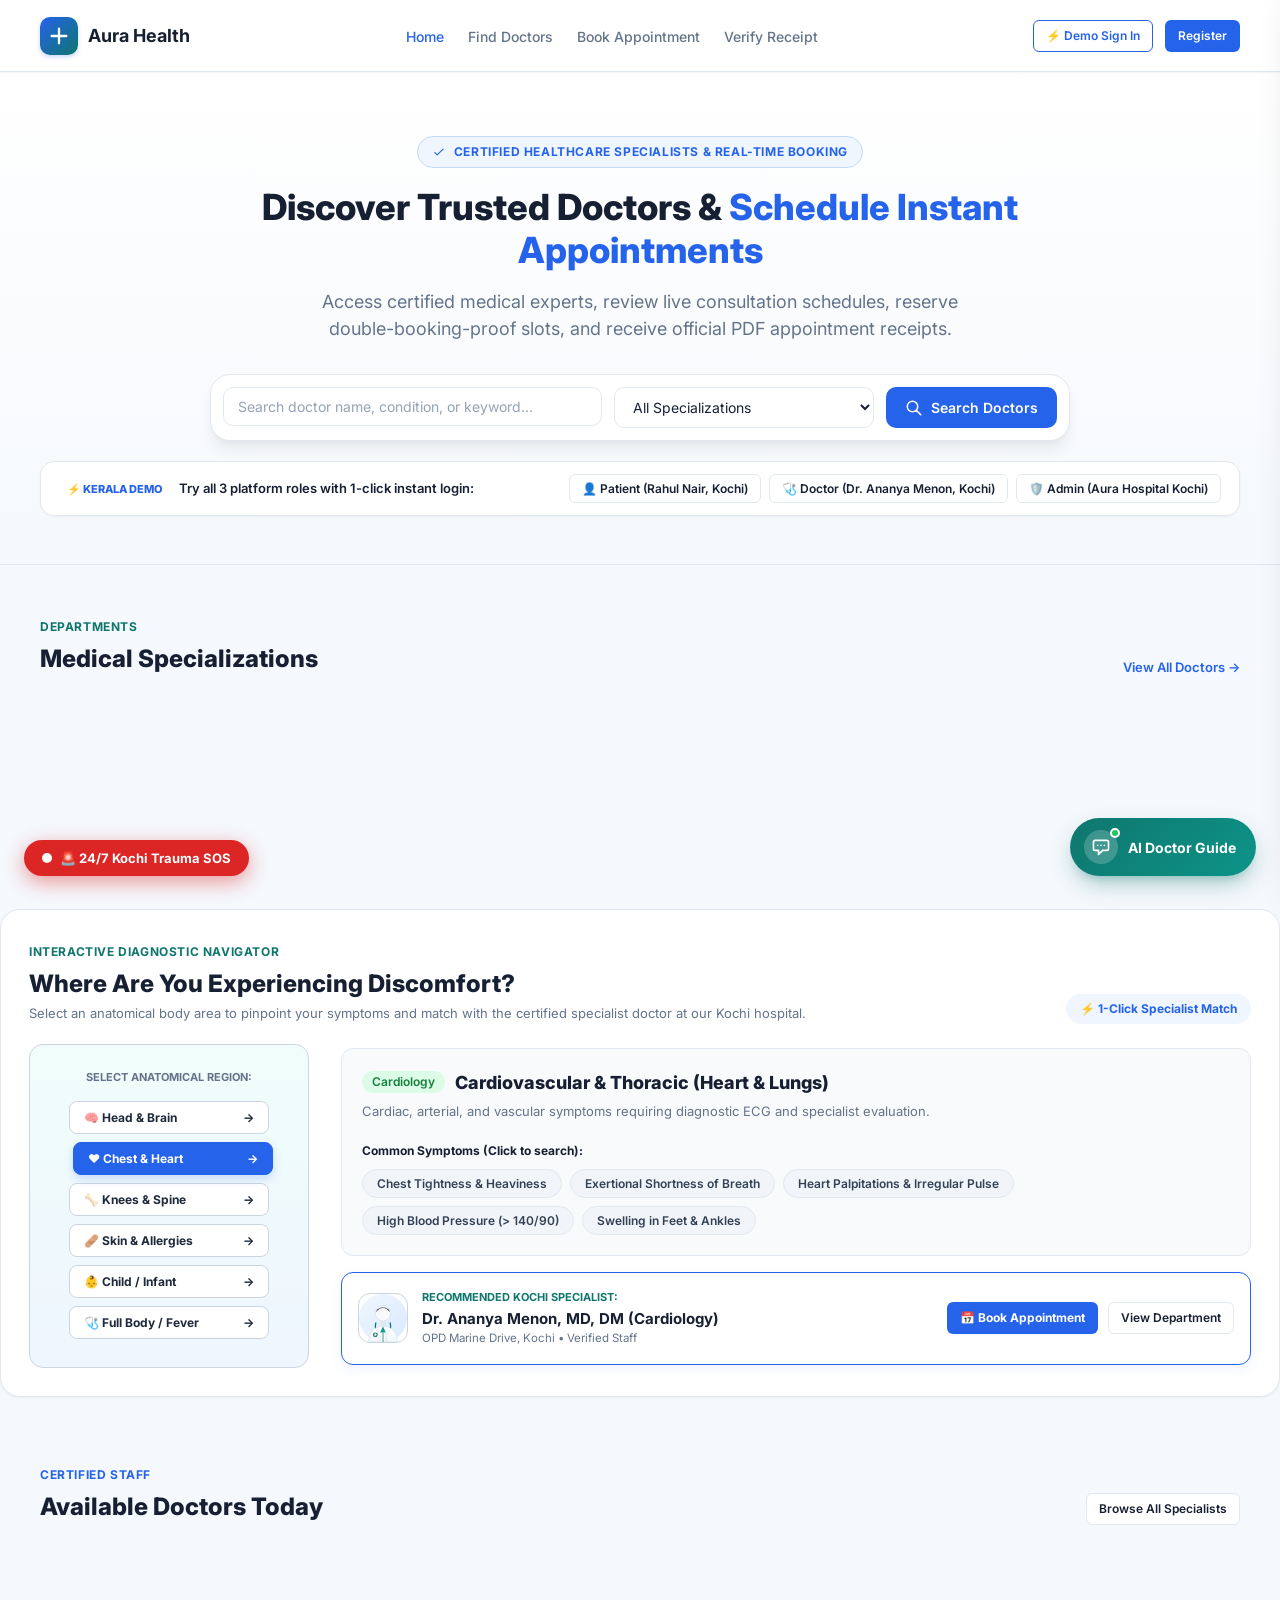
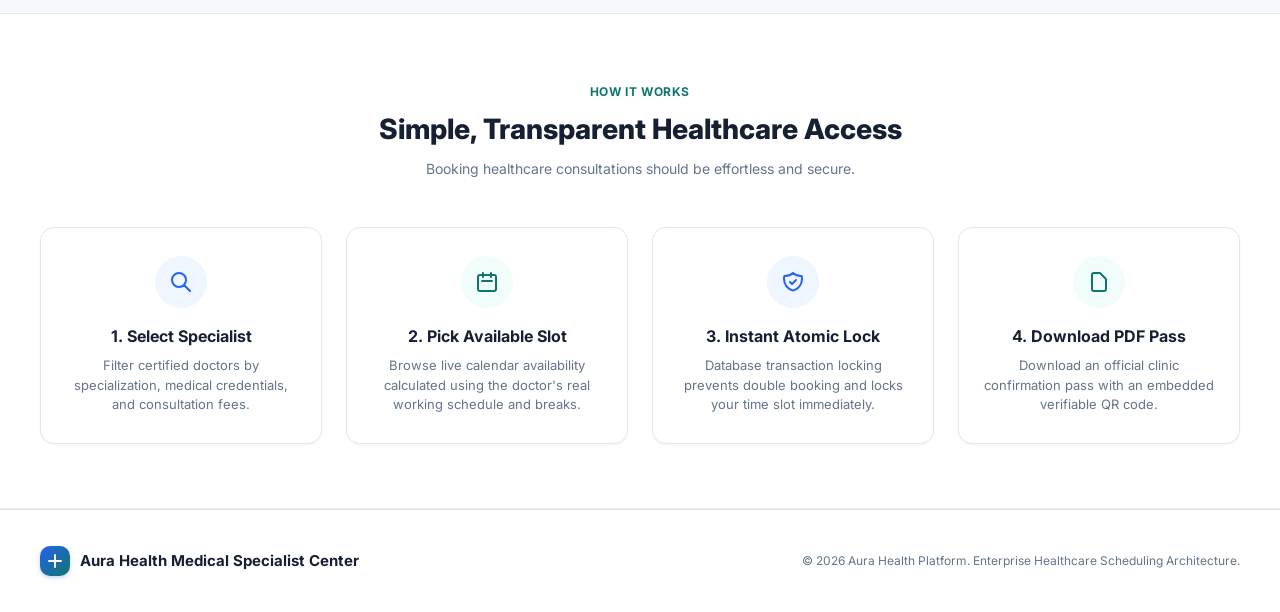
==== commit b58352b6: "feat: extreme healthcare platform features - 3D anatomy symptom locator, AI lab biomarker analyzer, " ====
--- a/backend/src/main/resources/static/index.html
+++ b/backend/src/main/resources/static/index.html
@@ -8,6 +8,7 @@
   <link rel="stylesheet" href="css/components.css">
   <link rel="stylesheet" href="css/style.css">
   <link rel="stylesheet" href="css/ai-assistant.css">
+  <link rel="stylesheet" href="css/extreme-features.css">
   <link rel="preconnect" href="https://fonts.googleapis.com">
   <link rel="preconnect" href="https://fonts.gstatic.com" crossorigin>
   <link href="https://fonts.googleapis.com/css2?family=Inter:wght@400;500;600;700;800&display=swap" rel="stylesheet">
@@ -32,11 +33,15 @@
       </ul>
 
       <div class="navbar-actions" id="nav-auth-actions">
+        <button type="button" class="lang-toggle-btn" id="lang-switch-btn" onclick="LanguageSwitcher.toggle()">🌐 English</button>
         <a href="login.html" class="btn btn-outline btn-sm">Sign In</a>
         <a href="register.html" class="btn btn-primary btn-sm">Register</a>
       </div>
     </div>
   </nav>
+
+  <!-- Real-Time Kerala Hospital Operations Telemetry Ticker -->
+  <div id="hospital-live-ticker"></div>
 
   <!-- Hero Section -->
   <header class="hero-section">
@@ -106,6 +111,11 @@
         <div class="skeleton-card" style="height:120px;"></div>
       </div>
     </div>
+  </section>
+
+  <!-- Interactive 3D Human Anatomy Symptom Locator -->
+  <section style="padding: 8px 0 32px;">
+    <div class="container" id="interactive-body-locator"></div>
   </section>
 
   <!-- Featured Verified Doctors -->
@@ -262,7 +272,16 @@
         const specId = document.getElementById('hero-spec-select').value;
         window.location.href = `doctors.html?search=${encodeURIComponent(query)}&specId=${specId}`;
       });
+
+      // Initialize Extreme Features: Live Hospital Operations Ticker & 3D Anatomy Locator
+      if (window.HospitalOperationsTicker) {
+        HospitalOperationsTicker.init('hospital-live-ticker');
+      }
+      if (window.InteractiveAnatomyLocator) {
+        InteractiveAnatomyLocator.init('interactive-body-locator');
+      }
     });
   </script>
+  <script src="js/extreme-features.js"></script>
 </body>
 </html>
--- a/backend/src/main/resources/static/css/extreme-features.css
+++ b/backend/src/main/resources/static/css/extreme-features.css
@@ -0,0 +1,321 @@
+/**
+ * ====================================================================
+ * AURA HEALTH - EXTREME CLINICAL & PATIENT FEATURES (extreme-features.css)
+ * 3D/Vector Body Symptom Locator, AI Lab Analyzer, Hospital Operations HUD
+ * ====================================================================
+ */
+
+/* ==================================================================
+   1. LIVE HOSPITAL OPERATIONS TELEMETRY TICKER
+   ================================================================== */
+.hospital-ticker-wrap {
+  background: #FFFFFF;
+  border-bottom: 1px solid var(--border-color);
+  padding: 8px 0;
+  font-size: 12px;
+  overflow-x: auto;
+  white-space: nowrap;
+}
+
+.hospital-ticker-content {
+  display: flex;
+  align-items: center;
+  gap: 24px;
+}
+
+.ticker-item {
+  display: inline-flex;
+  align-items: center;
+  gap: 6px;
+  color: var(--text-secondary);
+}
+
+.ticker-item strong {
+  color: var(--text-main);
+}
+
+.ticker-status-dot {
+  width: 7px;
+  height: 7px;
+  border-radius: 50%;
+  background: #15803D;
+  display: inline-block;
+  animation: tickPulse 1.5s infinite;
+}
+
+@keyframes tickPulse {
+  0% { transform: scale(0.9); opacity: 0.8; }
+  50% { transform: scale(1.3); opacity: 1; }
+  100% { transform: scale(0.9); opacity: 0.8; }
+}
+
+/* ==================================================================
+   2. INTERACTIVE HUMAN ANATOMY SYMPTOM LOCATOR
+   ================================================================== */
+.anatomy-card {
+  background: #FFFFFF;
+  border: 1px solid var(--border-color);
+  border-radius: var(--radius-xl);
+  padding: 28px;
+  box-shadow: var(--shadow-sm);
+  margin-top: 32px;
+}
+
+.anatomy-grid {
+  display: grid;
+  grid-template-columns: 280px 1fr;
+  gap: 32px;
+  align-items: center;
+}
+
+@media (max-width: 768px) {
+  .anatomy-grid {
+    grid-template-columns: 1fr;
+  }
+}
+
+.anatomy-body-viewer {
+  background: linear-gradient(180deg, #F0FDFA 0%, #EFF6FF 100%);
+  border: 1px solid #CBD5E1;
+  border-radius: var(--radius-lg);
+  padding: 24px;
+  display: flex;
+  flex-direction: column;
+  align-items: center;
+  position: relative;
+}
+
+.body-zone-btn {
+  background: #FFFFFF;
+  border: 1px solid #CBD5E1;
+  border-radius: 8px;
+  padding: 8px 14px;
+  font-size: 12px;
+  font-weight: 700;
+  color: #1E293B;
+  cursor: pointer;
+  margin: 4px 0;
+  width: 100%;
+  max-width: 200px;
+  display: flex;
+  align-items: center;
+  justify-content: space-between;
+  transition: all 0.15s ease;
+}
+
+.body-zone-btn:hover,
+.body-zone-btn.active {
+  background: #2563EB;
+  border-color: #2563EB;
+  color: #FFFFFF;
+  transform: translateX(4px);
+  box-shadow: 0 4px 10px rgba(37, 99, 235, 0.2);
+}
+
+.anatomy-details-panel {
+  display: flex;
+  flex-direction: column;
+  gap: 16px;
+}
+
+.anatomy-symptoms-chips {
+  display: flex;
+  flex-wrap: wrap;
+  gap: 8px;
+  margin-top: 8px;
+}
+
+.symptom-pill {
+  background: #F1F5F9;
+  border: 1px solid #E2E8F0;
+  border-radius: 20px;
+  padding: 6px 14px;
+  font-size: 12px;
+  font-weight: 600;
+  color: #334155;
+  cursor: pointer;
+  transition: all 0.15s ease;
+}
+
+.symptom-pill:hover {
+  background: #EFF6FF;
+  border-color: #93C5FD;
+  color: #1D4ED8;
+}
+
+/* ==================================================================
+   3. AI LAB REPORT & BIOMARKER ANALYZER
+   ================================================================== */
+.lab-analyzer-card {
+  background: #FFFFFF;
+  border: 1px solid var(--border-color);
+  border-radius: var(--radius-lg);
+  padding: 20px;
+  margin-top: 16px;
+}
+
+.biomarker-table {
+  width: 100%;
+  border-collapse: collapse;
+  margin: 14px 0;
+  font-size: 12.5px;
+}
+
+.biomarker-table th {
+  background: #F8FAFC;
+  padding: 10px 12px;
+  text-align: left;
+  font-weight: 700;
+  color: var(--text-main);
+  border-bottom: 2px solid var(--border-color);
+}
+
+.biomarker-table td {
+  padding: 10px 12px;
+  border-bottom: 1px solid var(--border-color);
+}
+
+.biomarker-tag {
+  display: inline-block;
+  padding: 2px 8px;
+  border-radius: 6px;
+  font-weight: 800;
+  font-size: 10.5px;
+  text-transform: uppercase;
+}
+
+.biomarker-tag.HIGH {
+  background: #FEE2E2;
+  color: #B91C1C;
+  border: 1px solid #FCA5A5;
+}
+
+.biomarker-tag.LOW {
+  background: #FEF3C7;
+  color: #B45309;
+  border: 1px solid #FCD34D;
+}
+
+.biomarker-tag.NORMAL {
+  background: #DCFCE7;
+  color: #15803D;
+  border: 1px solid #86EFAC;
+}
+
+/* ==================================================================
+   4. DRUG INTERACTION & ALLERGY DEFENSE HUD
+   ================================================================== */
+.drug-safety-banner {
+  background: #F0FDF4;
+  border: 1px solid #86EFAC;
+  border-radius: 10px;
+  padding: 12px 16px;
+  margin-bottom: 12px;
+  display: flex;
+  align-items: center;
+  justify-content: space-between;
+}
+
+.drug-safety-banner.danger {
+  background: #FEF2F2;
+  border-color: #F87171;
+}
+
+.safety-score-circle {
+  width: 44px;
+  height: 44px;
+  border-radius: 50%;
+  background: #FFFFFF;
+  border: 3px solid #16A34A;
+  color: #16A34A;
+  display: flex;
+  align-items: center;
+  justify-content: center;
+  font-weight: 800;
+  font-size: 13px;
+}
+
+.safety-score-circle.danger {
+  border-color: #DC2626;
+  color: #DC2626;
+}
+
+/* ==================================================================
+   5. MALAYALAM QUICK LANGUAGE TOGGLE
+   ================================================================== */
+.lang-toggle-btn {
+  background: #FFFFFF;
+  border: 1px solid var(--border-color);
+  border-radius: 20px;
+  padding: 5px 12px;
+  font-size: 12px;
+  font-weight: 700;
+  color: var(--text-main);
+  cursor: pointer;
+  display: flex;
+  align-items: center;
+  gap: 6px;
+  transition: all 0.15s ease;
+}
+
+.lang-toggle-btn:hover {
+  background: #F8FAFC;
+  border-color: #2563EB;
+}
+
+/* ==================================================================
+   6. EMERGENCY 24/7 KOCHI TRAUMA SOS BEACON & MODAL
+   ================================================================== */
+.sos-beacon-btn {
+  background: #DC2626;
+  color: #FFFFFF !important;
+  border-radius: 30px;
+  padding: 10px 18px;
+  font-weight: 700;
+  box-shadow: 0 6px 20px rgba(220, 38, 38, 0.45);
+  display: inline-flex;
+  align-items: center;
+  gap: 8px;
+  font-size: 13px;
+  border: none;
+  cursor: pointer;
+  transition: transform 0.2s ease, box-shadow 0.2s ease;
+}
+
+.sos-beacon-btn:hover {
+  transform: translateY(-2px);
+  box-shadow: 0 8px 24px rgba(220, 38, 38, 0.55);
+}
+
+.sos-pulse-dot {
+  width: 10px;
+  height: 10px;
+  border-radius: 50%;
+  background: #FFFFFF;
+  display: inline-block;
+  animation: sosPulse 1.2s infinite ease-in-out;
+}
+
+@keyframes sosPulse {
+  0% { transform: scale(0.9); opacity: 0.9; }
+  50% { transform: scale(1.4); opacity: 1; }
+  100% { transform: scale(0.9); opacity: 0.9; }
+}
+
+/* Print Styling for Kerala Health ID Pass */
+@media print {
+  body * {
+    visibility: hidden;
+  }
+  #printable-health-card, #printable-health-card * {
+    visibility: visible;
+  }
+  #printable-health-card {
+    position: absolute;
+    left: 20px;
+    top: 20px;
+    width: 380px;
+    border: 2px solid #0F766E !important;
+    box-shadow: none !important;
+  }
+}
